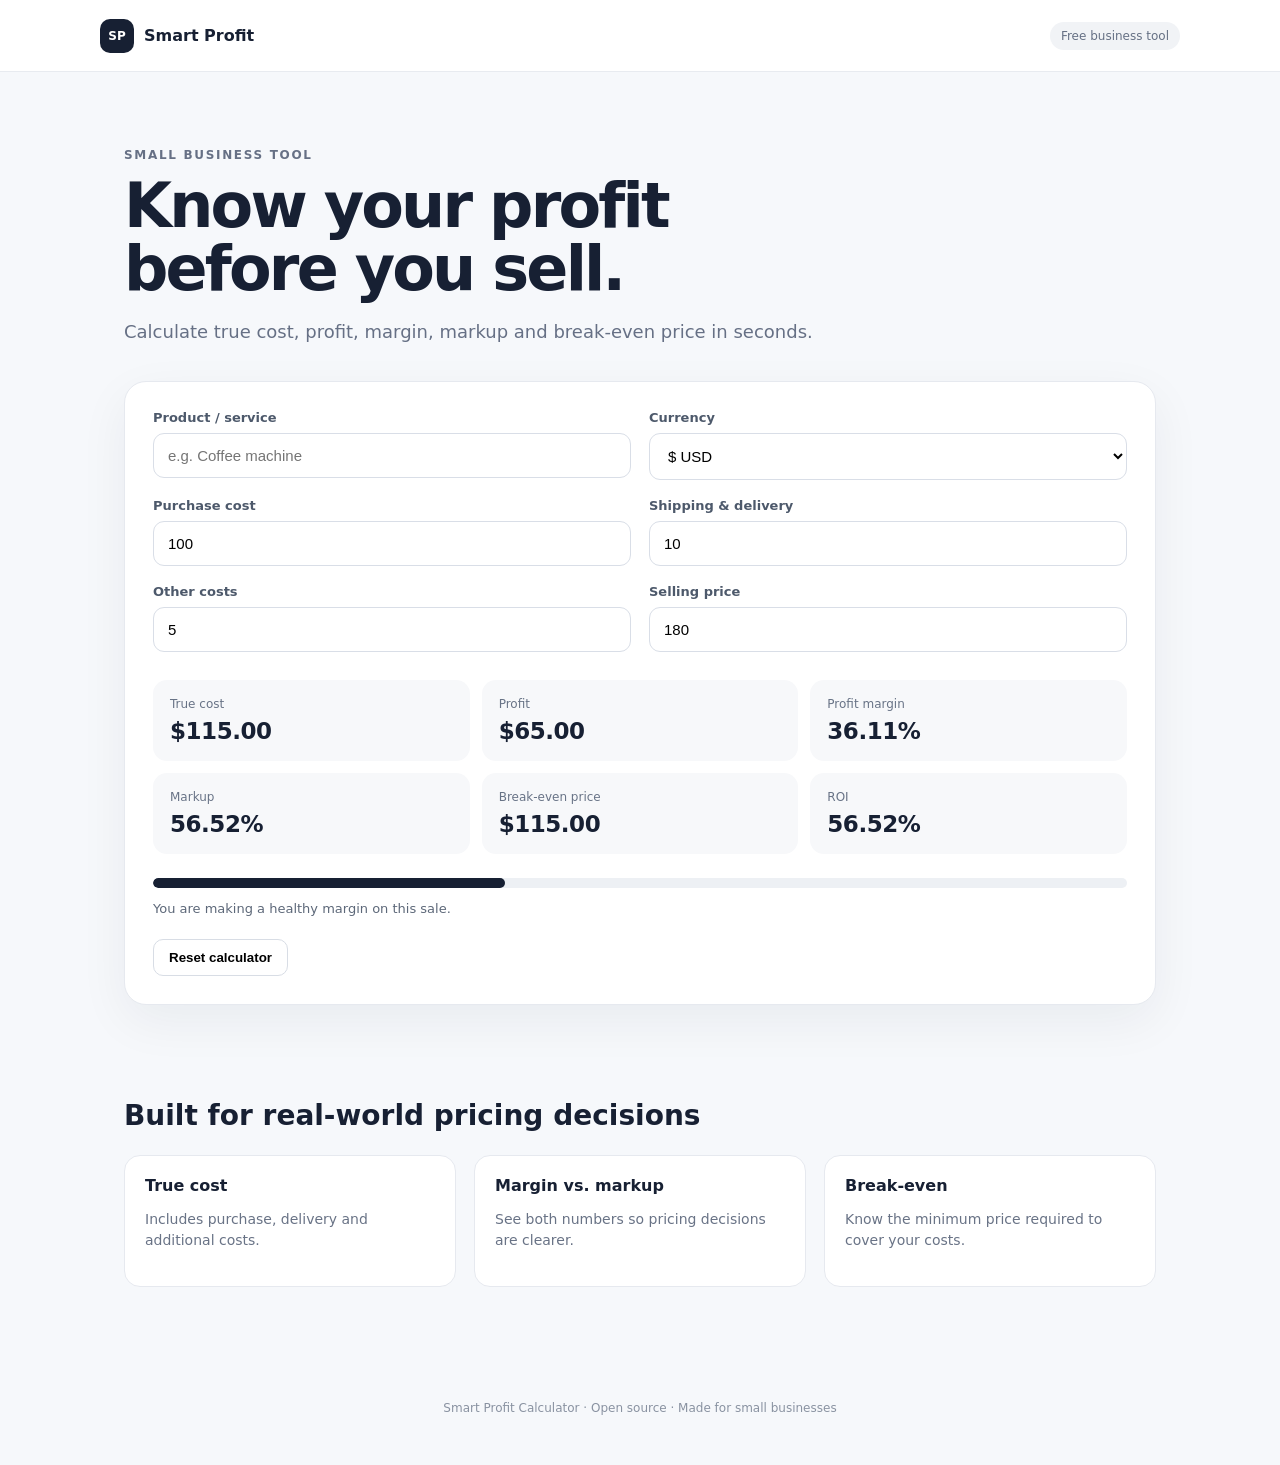
==== index.html @ e4e9d263 "Add files via upload" ====
<!doctype html>
<html lang="en">
<head>
  <meta charset="utf-8">
  <meta name="viewport" content="width=device-width,initial-scale=1">
  <meta name="description" content="A free profit margin, markup and break-even calculator for small businesses.">
  <title>Smart Profit Calculator</title>
  <link rel="stylesheet" href="style.css">
</head>
<body>
  <header class="topbar">
    <div class="brand"><span class="logo">SP</span><span>Smart Profit</span></div>
    <span class="badge">Free business tool</span>
  </header>

  <main class="container">
    <section class="hero">
      <p class="eyebrow">SMALL BUSINESS TOOL</p>
      <h1>Know your profit before you sell.</h1>
      <p>Calculate true cost, profit, margin, markup and break-even price in seconds.</p>
    </section>

    <section class="card">
      <div class="grid">
        <label>Product / service
          <input id="product" placeholder="e.g. Coffee machine">
        </label>
        <label>Currency
          <select id="currency">
            <option value="$">$ USD</option><option value="€">€ EUR</option>
            <option value="£">£ GBP</option><option value="﷼">﷼ IRR</option>
          </select>
        </label>
        <label>Purchase cost
          <input id="purchase" type="number" min="0" step="0.01" value="100">
        </label>
        <label>Shipping & delivery
          <input id="shipping" type="number" min="0" step="0.01" value="10">
        </label>
        <label>Other costs
          <input id="other" type="number" min="0" step="0.01" value="5">
        </label>
        <label>Selling price
          <input id="selling" type="number" min="0" step="0.01" value="180">
        </label>
      </div>

      <div class="results">
        <div class="metric"><span>True cost</span><strong id="cost">$115.00</strong></div>
        <div class="metric"><span>Profit</span><strong id="profit">$65.00</strong></div>
        <div class="metric"><span>Profit margin</span><strong id="margin">36.11%</strong></div>
        <div class="metric"><span>Markup</span><strong id="markup">56.52%</strong></div>
        <div class="metric"><span>Break-even price</span><strong id="breakEven">$115.00</strong></div>
        <div class="metric"><span>ROI</span><strong id="roi">56.52%</strong></div>
      </div>

      <div class="bar"><div id="profitBar"></div></div>
      <p class="note" id="message">You are making a healthy margin on this sale.</p>
      <button id="reset" class="secondary">Reset calculator</button>
    </section>

    <section class="how">
      <h2>Built for real-world pricing decisions</h2>
      <div class="features">
        <div><b>True cost</b><p>Includes purchase, delivery and additional costs.</p></div>
        <div><b>Margin vs. markup</b><p>See both numbers so pricing decisions are clearer.</p></div>
        <div><b>Break-even</b><p>Know the minimum price required to cover your costs.</p></div>
      </div>
    </section>
  </main>

  <footer>Smart Profit Calculator · Open source · Made for small businesses</footer>
  <script src="app.js"></script>
</body>
</html>
---- style.css ----
*{box-sizing:border-box}body{margin:0;background:#f6f8fb;color:#172033;font-family:Inter,system-ui,-apple-system,Segoe UI,Arial,sans-serif}.topbar{height:72px;background:#fff;border-bottom:1px solid #e8ebf0;display:flex;align-items:center;justify-content:space-between;padding:0 max(24px,calc((100% - 1080px)/2))}.brand{display:flex;align-items:center;gap:10px;font-weight:750}.logo{width:34px;height:34px;border-radius:10px;background:#172033;color:#fff;display:grid;place-items:center;font-size:12px}.badge{font-size:12px;color:#657084;background:#f1f3f6;padding:7px 11px;border-radius:999px}.container{max-width:1080px;margin:auto;padding:64px 24px}.hero{max-width:700px;margin-bottom:34px}.eyebrow{font-size:12px;font-weight:800;letter-spacing:.14em;color:#667085}.hero h1{font-size:clamp(36px,6vw,62px);line-height:1.02;letter-spacing:-.045em;margin:10px 0 16px}.hero p:not(.eyebrow){font-size:18px;line-height:1.6;color:#667085}.card{background:#fff;border:1px solid #e6e9ef;border-radius:22px;padding:28px;box-shadow:0 16px 50px rgba(20,30,50,.06)}.grid{display:grid;grid-template-columns:repeat(2,1fr);gap:18px}.grid label{font-size:13px;font-weight:700;color:#4d596b}.grid input,.grid select{display:block;width:100%;margin-top:8px;border:1px solid #d9dee7;border-radius:11px;padding:13px 14px;font-size:15px;outline:none;background:#fff}.grid input:focus,.grid select:focus{border-color:#6b7280;box-shadow:0 0 0 3px rgba(107,114,128,.1)}.results{margin-top:28px;display:grid;grid-template-columns:repeat(3,1fr);gap:12px}.metric{background:#f7f8fa;border-radius:14px;padding:17px}.metric span{display:block;color:#687386;font-size:12px;margin-bottom:7px}.metric strong{font-size:23px;letter-spacing:-.02em}.bar{height:10px;background:#edf0f4;border-radius:99px;margin:24px 0 12px;overflow:hidden}.bar div{height:100%;width:36%;background:#172033;border-radius:99px;transition:width .2s}.note{color:#5d6879;font-size:13px}.secondary{margin-top:10px;background:#fff;border:1px solid #d8dde5;border-radius:10px;padding:10px 15px;cursor:pointer;font-weight:650}.how{padding:70px 0 20px}.how h2{font-size:28px}.features{display:grid;grid-template-columns:repeat(3,1fr);gap:18px}.features div{background:#fff;border:1px solid #e6e9ef;border-radius:16px;padding:20px}.features p{color:#697386;line-height:1.55;font-size:14px}footer{text-align:center;color:#8992a1;font-size:12px;padding:30px 20px 50px}@media(max-width:700px){.grid,.results,.features{grid-template-columns:1fr}.container{padding-top:42px}.card{padding:20px}.topbar{padding:0 18px}.badge{display:none}}
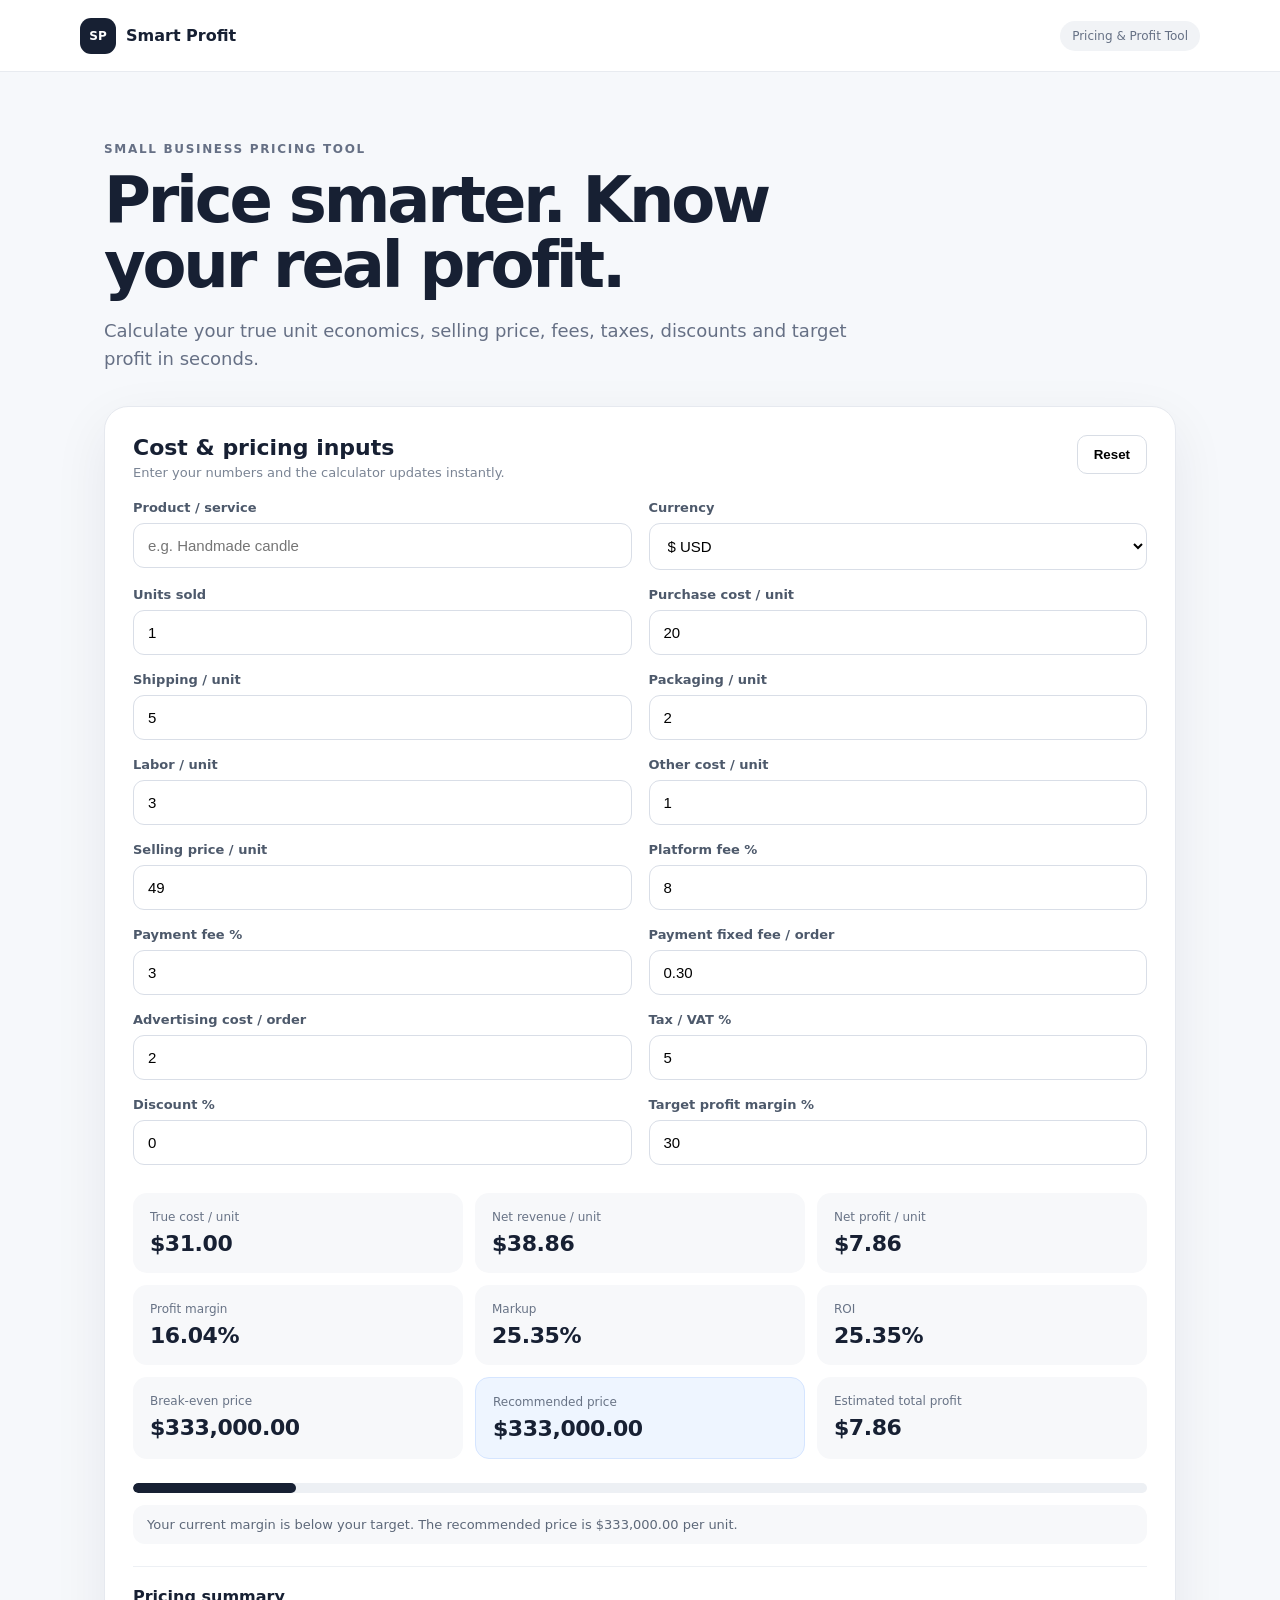
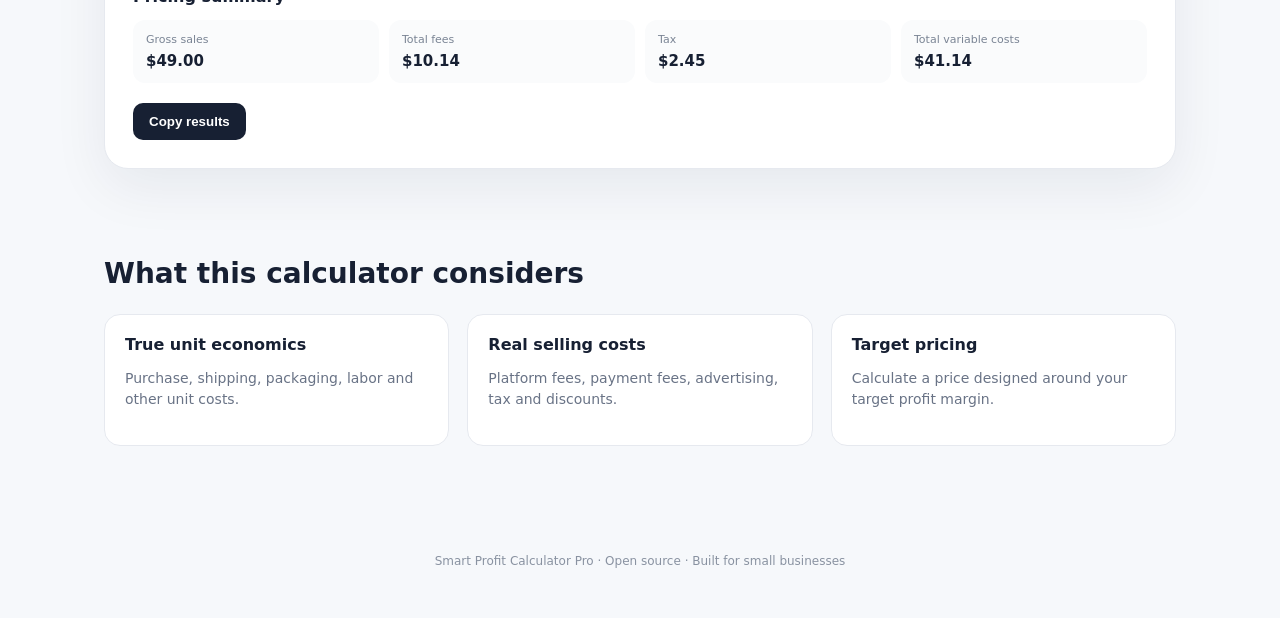
==== commit 4f060c0b: "Add files via upload" ====
--- a/index.html
+++ b/index.html
@@ -1,75 +1,124 @@
 <!doctype html>
 <html lang="en">
 <head>
-  <meta charset="utf-8">
-  <meta name="viewport" content="width=device-width,initial-scale=1">
-  <meta name="description" content="A free profit margin, markup and break-even calculator for small businesses.">
-  <title>Smart Profit Calculator</title>
-  <link rel="stylesheet" href="style.css">
+<meta charset="utf-8">
+<meta name="viewport" content="width=device-width,initial-scale=1">
+<meta name="description" content="Advanced pricing and profit calculator for small businesses.">
+<title>Smart Profit Calculator Pro</title>
+<link rel="stylesheet" href="style.css">
 </head>
 <body>
-  <header class="topbar">
-    <div class="brand"><span class="logo">SP</span><span>Smart Profit</span></div>
-    <span class="badge">Free business tool</span>
-  </header>
+<header class="topbar">
+  <div class="brand"><span class="logo">SP</span><span>Smart Profit</span></div>
+  <span class="badge">Pricing & Profit Tool</span>
+</header>
 
-  <main class="container">
-    <section class="hero">
-      <p class="eyebrow">SMALL BUSINESS TOOL</p>
-      <h1>Know your profit before you sell.</h1>
-      <p>Calculate true cost, profit, margin, markup and break-even price in seconds.</p>
-    </section>
+<main class="container">
+<section class="hero">
+  <p class="eyebrow">SMALL BUSINESS PRICING TOOL</p>
+  <h1>Price smarter. Know your real profit.</h1>
+  <p>Calculate your true unit economics, selling price, fees, taxes, discounts and target profit in seconds.</p>
+</section>
 
-    <section class="card">
-      <div class="grid">
-        <label>Product / service
-          <input id="product" placeholder="e.g. Coffee machine">
-        </label>
-        <label>Currency
-          <select id="currency">
-            <option value="$">$ USD</option><option value="€">€ EUR</option>
-            <option value="£">£ GBP</option><option value="﷼">﷼ IRR</option>
-          </select>
-        </label>
-        <label>Purchase cost
-          <input id="purchase" type="number" min="0" step="0.01" value="100">
-        </label>
-        <label>Shipping & delivery
-          <input id="shipping" type="number" min="0" step="0.01" value="10">
-        </label>
-        <label>Other costs
-          <input id="other" type="number" min="0" step="0.01" value="5">
-        </label>
-        <label>Selling price
-          <input id="selling" type="number" min="0" step="0.01" value="180">
-        </label>
-      </div>
+<section class="card">
+  <div class="section-title">
+    <div><h2>Cost & pricing inputs</h2><p>Enter your numbers and the calculator updates instantly.</p></div>
+    <button id="reset" class="secondary">Reset</button>
+  </div>
 
-      <div class="results">
-        <div class="metric"><span>True cost</span><strong id="cost">$115.00</strong></div>
-        <div class="metric"><span>Profit</span><strong id="profit">$65.00</strong></div>
-        <div class="metric"><span>Profit margin</span><strong id="margin">36.11%</strong></div>
-        <div class="metric"><span>Markup</span><strong id="markup">56.52%</strong></div>
-        <div class="metric"><span>Break-even price</span><strong id="breakEven">$115.00</strong></div>
-        <div class="metric"><span>ROI</span><strong id="roi">56.52%</strong></div>
-      </div>
+  <div class="grid">
+    <label>Product / service
+      <input id="product" placeholder="e.g. Handmade candle">
+    </label>
+    <label>Currency
+      <select id="currency">
+        <option value="$">$ USD</option><option value="€">€ EUR</option>
+        <option value="£">£ GBP</option><option value="﷼">﷼ IRR</option>
+      </select>
+    </label>
+    <label>Units sold
+      <input id="units" type="number" min="1" step="1" value="1">
+    </label>
+    <label>Purchase cost / unit
+      <input id="purchase" type="number" min="0" step="0.01" value="20">
+    </label>
+    <label>Shipping / unit
+      <input id="shipping" type="number" min="0" step="0.01" value="5">
+    </label>
+    <label>Packaging / unit
+      <input id="packaging" type="number" min="0" step="0.01" value="2">
+    </label>
+    <label>Labor / unit
+      <input id="labor" type="number" min="0" step="0.01" value="3">
+    </label>
+    <label>Other cost / unit
+      <input id="other" type="number" min="0" step="0.01" value="1">
+    </label>
+    <label>Selling price / unit
+      <input id="selling" type="number" min="0" step="0.01" value="49">
+    </label>
+    <label>Platform fee %
+      <input id="platformFee" type="number" min="0" max="100" step="0.1" value="8">
+    </label>
+    <label>Payment fee %
+      <input id="paymentFee" type="number" min="0" max="100" step="0.1" value="3">
+    </label>
+    <label>Payment fixed fee / order
+      <input id="fixedFee" type="number" min="0" step="0.01" value="0.30">
+    </label>
+    <label>Advertising cost / order
+      <input id="ads" type="number" min="0" step="0.01" value="2">
+    </label>
+    <label>Tax / VAT %
+      <input id="tax" type="number" min="0" max="100" step="0.1" value="5">
+    </label>
+    <label>Discount %
+      <input id="discount" type="number" min="0" max="100" step="0.1" value="0">
+    </label>
+    <label>Target profit margin %
+      <input id="targetMargin" type="number" min="0" max="99.9" step="0.1" value="30">
+    </label>
+  </div>
 
-      <div class="bar"><div id="profitBar"></div></div>
-      <p class="note" id="message">You are making a healthy margin on this sale.</p>
-      <button id="reset" class="secondary">Reset calculator</button>
-    </section>
+  <div class="results">
+    <div class="metric"><span>True cost / unit</span><strong id="cost">$31.00</strong></div>
+    <div class="metric"><span>Net revenue / unit</span><strong id="netRevenue">$43.05</strong></div>
+    <div class="metric"><span>Net profit / unit</span><strong id="profit">$12.05</strong></div>
+    <div class="metric"><span>Profit margin</span><strong id="margin">28.00%</strong></div>
+    <div class="metric"><span>Markup</span><strong id="markup">38.87%</strong></div>
+    <div class="metric"><span>ROI</span><strong id="roi">38.87%</strong></div>
+    <div class="metric"><span>Break-even price</span><strong id="breakEven">$35.41</strong></div>
+    <div class="metric highlight"><span>Recommended price</span><strong id="recommended">$45.07</strong></div>
+    <div class="metric"><span>Estimated total profit</span><strong id="totalProfit">$12.05</strong></div>
+  </div>
 
-    <section class="how">
-      <h2>Built for real-world pricing decisions</h2>
-      <div class="features">
-        <div><b>True cost</b><p>Includes purchase, delivery and additional costs.</p></div>
-        <div><b>Margin vs. markup</b><p>See both numbers so pricing decisions are clearer.</p></div>
-        <div><b>Break-even</b><p>Know the minimum price required to cover your costs.</p></div>
-      </div>
-    </section>
-  </main>
+  <div class="bar"><div id="profitBar"></div></div>
+  <div class="insight" id="message">Your current price is close to your target margin.</div>
 
-  <footer>Smart Profit Calculator · Open source · Made for small businesses</footer>
-  <script src="app.js"></script>
+  <div class="summary">
+    <h3>Pricing summary</h3>
+    <div class="summary-grid">
+      <div><span>Gross sales</span><b id="grossSales">$49.00</b></div>
+      <div><span>Total fees</span><b id="fees">$4.35</b></div>
+      <div><span>Tax</span><b id="taxAmount">$2.45</b></div>
+      <div><span>Total variable costs</span><b id="variableCosts">$31.00</b></div>
+    </div>
+  </div>
+
+  <button id="copy" class="primary">Copy results</button>
+  <span id="copied" class="copied" aria-live="polite"></span>
+</section>
+
+<section class="how">
+  <h2>What this calculator considers</h2>
+  <div class="features">
+    <div><b>True unit economics</b><p>Purchase, shipping, packaging, labor and other unit costs.</p></div>
+    <div><b>Real selling costs</b><p>Platform fees, payment fees, advertising, tax and discounts.</p></div>
+    <div><b>Target pricing</b><p>Calculate a price designed around your target profit margin.</p></div>
+  </div>
+</section>
+</main>
+<footer>Smart Profit Calculator Pro · Open source · Built for small businesses</footer>
+<script src="app.js"></script>
 </body>
-</html>
+</html>
--- a/style.css
+++ b/style.css
@@ -1 +1,15 @@
-*{box-sizing:border-box}body{margin:0;background:#f6f8fb;color:#172033;font-family:Inter,system-ui,-apple-system,Segoe UI,Arial,sans-serif}.topbar{height:72px;background:#fff;border-bottom:1px solid #e8ebf0;display:flex;align-items:center;justify-content:space-between;padding:0 max(24px,calc((100% - 1080px)/2))}.brand{display:flex;align-items:center;gap:10px;font-weight:750}.logo{width:34px;height:34px;border-radius:10px;background:#172033;color:#fff;display:grid;place-items:center;font-size:12px}.badge{font-size:12px;color:#657084;background:#f1f3f6;padding:7px 11px;border-radius:999px}.container{max-width:1080px;margin:auto;padding:64px 24px}.hero{max-width:700px;margin-bottom:34px}.eyebrow{font-size:12px;font-weight:800;letter-spacing:.14em;color:#667085}.hero h1{font-size:clamp(36px,6vw,62px);line-height:1.02;letter-spacing:-.045em;margin:10px 0 16px}.hero p:not(.eyebrow){font-size:18px;line-height:1.6;color:#667085}.card{background:#fff;border:1px solid #e6e9ef;border-radius:22px;padding:28px;box-shadow:0 16px 50px rgba(20,30,50,.06)}.grid{display:grid;grid-template-columns:repeat(2,1fr);gap:18px}.grid label{font-size:13px;font-weight:700;color:#4d596b}.grid input,.grid select{display:block;width:100%;margin-top:8px;border:1px solid #d9dee7;border-radius:11px;padding:13px 14px;font-size:15px;outline:none;background:#fff}.grid input:focus,.grid select:focus{border-color:#6b7280;box-shadow:0 0 0 3px rgba(107,114,128,.1)}.results{margin-top:28px;display:grid;grid-template-columns:repeat(3,1fr);gap:12px}.metric{background:#f7f8fa;border-radius:14px;padding:17px}.metric span{display:block;color:#687386;font-size:12px;margin-bottom:7px}.metric strong{font-size:23px;letter-spacing:-.02em}.bar{height:10px;background:#edf0f4;border-radius:99px;margin:24px 0 12px;overflow:hidden}.bar div{height:100%;width:36%;background:#172033;border-radius:99px;transition:width .2s}.note{color:#5d6879;font-size:13px}.secondary{margin-top:10px;background:#fff;border:1px solid #d8dde5;border-radius:10px;padding:10px 15px;cursor:pointer;font-weight:650}.how{padding:70px 0 20px}.how h2{font-size:28px}.features{display:grid;grid-template-columns:repeat(3,1fr);gap:18px}.features div{background:#fff;border:1px solid #e6e9ef;border-radius:16px;padding:20px}.features p{color:#697386;line-height:1.55;font-size:14px}footer{text-align:center;color:#8992a1;font-size:12px;padding:30px 20px 50px}@media(max-width:700px){.grid,.results,.features{grid-template-columns:1fr}.container{padding-top:42px}.card{padding:20px}.topbar{padding:0 18px}.badge{display:none}}
+*{box-sizing:border-box}
+body{margin:0;background:#f6f8fb;color:#172033;font-family:Inter,system-ui,-apple-system,Segoe UI,Arial,sans-serif}
+.topbar{height:72px;background:#fff;border-bottom:1px solid #e8ebf0;display:flex;align-items:center;justify-content:space-between;padding:0 max(24px,calc((100% - 1120px)/2))}
+.brand{display:flex;align-items:center;gap:10px;font-weight:800}.logo{width:36px;height:36px;border-radius:11px;background:#172033;color:#fff;display:grid;place-items:center;font-size:12px}.badge{font-size:12px;color:#657084;background:#f1f3f6;padding:8px 12px;border-radius:999px}
+.container{max-width:1120px;margin:auto;padding:58px 24px}.hero{max-width:760px;margin-bottom:32px}.eyebrow{font-size:12px;font-weight:800;letter-spacing:.14em;color:#667085}.hero h1{font-size:clamp(38px,6vw,64px);line-height:1.02;letter-spacing:-.05em;margin:10px 0 16px}.hero p:not(.eyebrow){font-size:18px;line-height:1.6;color:#667085}
+.card{background:#fff;border:1px solid #e6e9ef;border-radius:24px;padding:28px;box-shadow:0 18px 55px rgba(20,30,50,.07)}
+.section-title{display:flex;justify-content:space-between;align-items:flex-start;margin-bottom:20px}.section-title h2{margin:0 0 5px;font-size:22px}.section-title p{margin:0;color:#7a8494;font-size:13px}
+.grid{display:grid;grid-template-columns:repeat(2,1fr);gap:17px}.grid label{font-size:13px;font-weight:750;color:#4d596b}.grid input,.grid select{display:block;width:100%;margin-top:8px;border:1px solid #d9dee7;border-radius:11px;padding:13px 14px;font-size:15px;outline:none;background:#fff}.grid input:focus,.grid select:focus{border-color:#6b7280;box-shadow:0 0 0 3px rgba(107,114,128,.1)}
+.results{margin-top:28px;display:grid;grid-template-columns:repeat(3,1fr);gap:12px}.metric{background:#f7f8fa;border-radius:14px;padding:17px}.metric span{display:block;color:#687386;font-size:12px;margin-bottom:7px}.metric strong{font-size:22px;letter-spacing:-.02em}.metric.highlight{background:#eef5ff;border:1px solid #d5e5ff}
+.bar{height:10px;background:#edf0f4;border-radius:99px;margin:24px 0 12px;overflow:hidden}.bar div{height:100%;width:36%;background:#172033;border-radius:99px;transition:width .2s}
+.insight{padding:12px 14px;background:#f7f8fa;border-radius:12px;color:#5d6879;font-size:13px}.summary{margin-top:22px;padding-top:20px;border-top:1px solid #edf0f4}.summary h3{margin:0 0 14px;font-size:16px}.summary-grid{display:grid;grid-template-columns:repeat(4,1fr);gap:10px}.summary-grid div{padding:13px;background:#fafbfc;border-radius:12px}.summary-grid span{display:block;color:#7a8494;font-size:11px;margin-bottom:5px}.summary-grid b{font-size:15px}
+.primary,.secondary{border-radius:10px;padding:11px 16px;cursor:pointer;font-weight:700}.primary{margin-top:20px;border:0;background:#172033;color:#fff}.secondary{border:1px solid #d8dde5;background:#fff}.copied{margin-left:10px;color:#287a4b;font-size:12px}
+.how{padding:65px 0 20px}.how h2{font-size:28px}.features{display:grid;grid-template-columns:repeat(3,1fr);gap:18px}.features div{background:#fff;border:1px solid #e6e9ef;border-radius:16px;padding:20px}.features p{color:#697386;line-height:1.55;font-size:14px}footer{text-align:center;color:#8992a1;font-size:12px;padding:30px 20px 50px}
+@media(max-width:760px){.grid,.results,.features,.summary-grid{grid-template-columns:1fr 1fr}.container{padding-top:42px}.card{padding:20px}}
+@media(max-width:520px){.grid,.results,.features,.summary-grid{grid-template-columns:1fr}.topbar{padding:0 18px}.badge{display:none}}
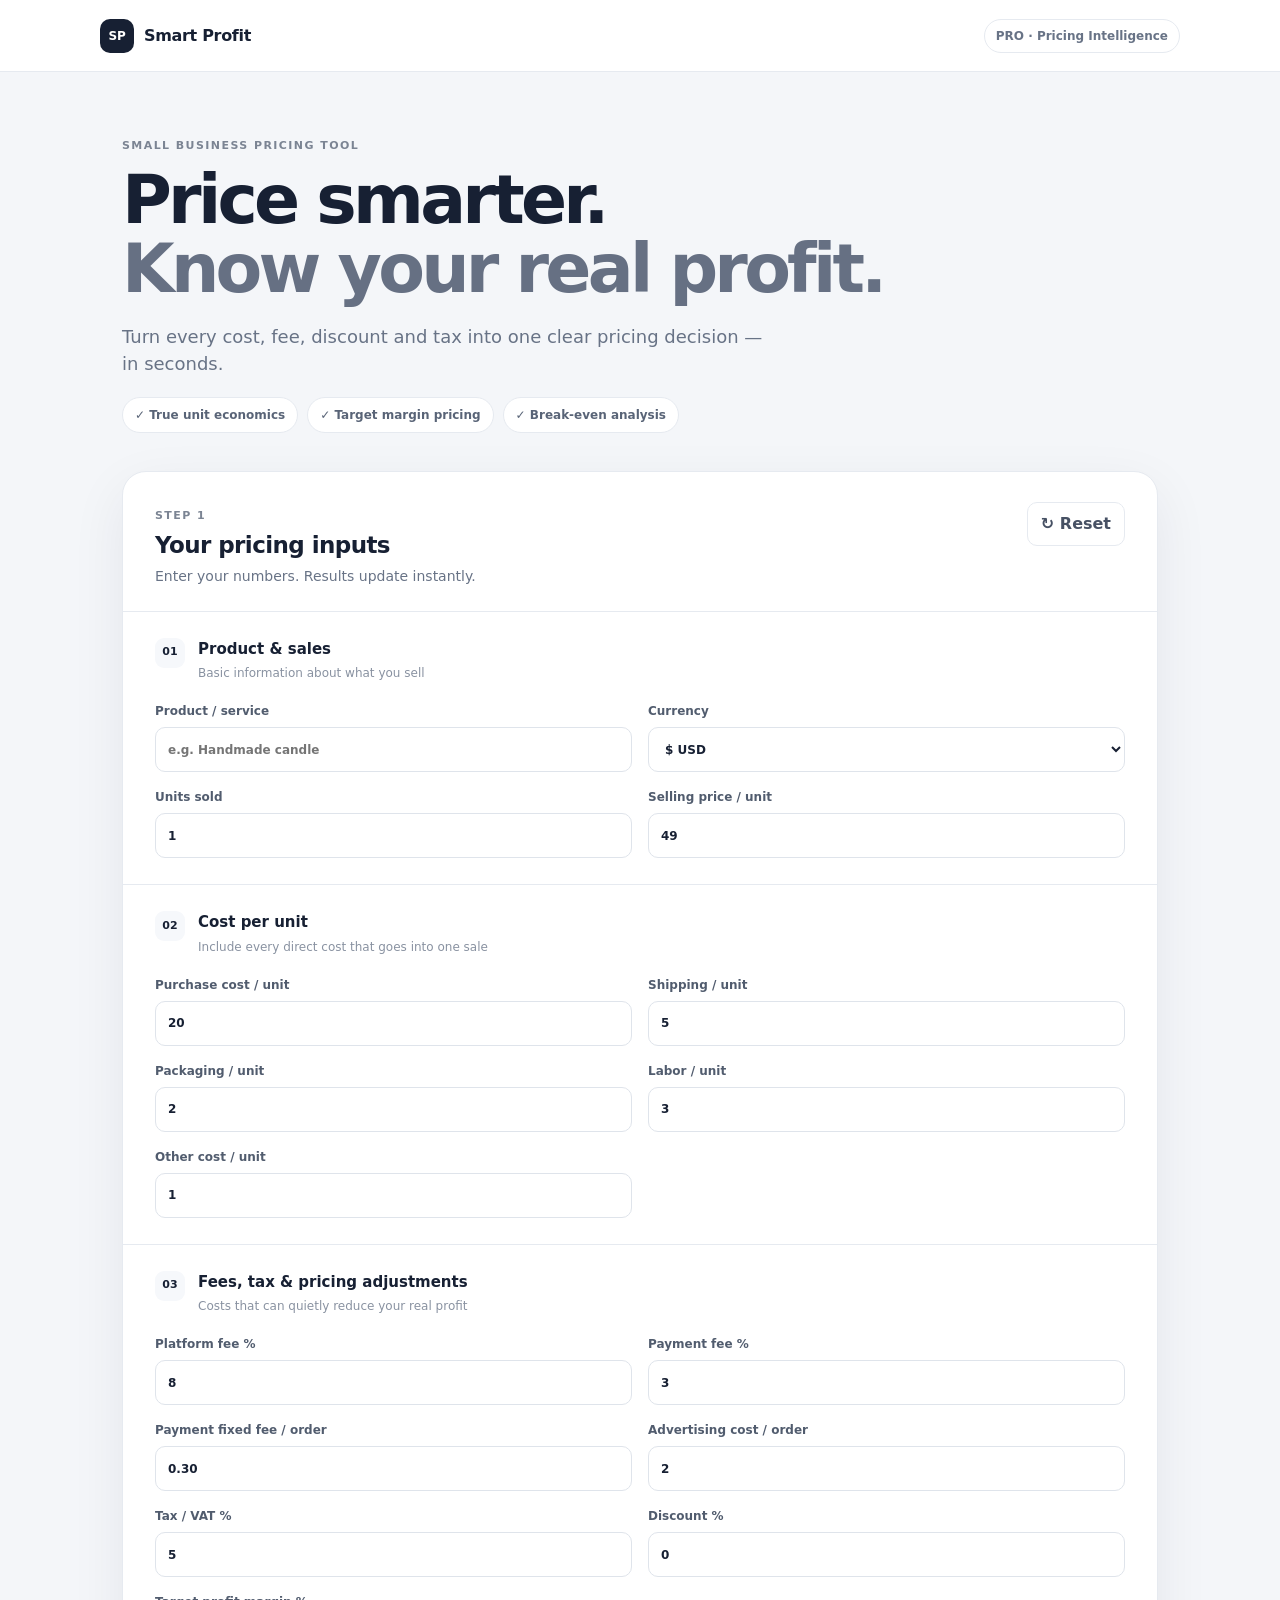
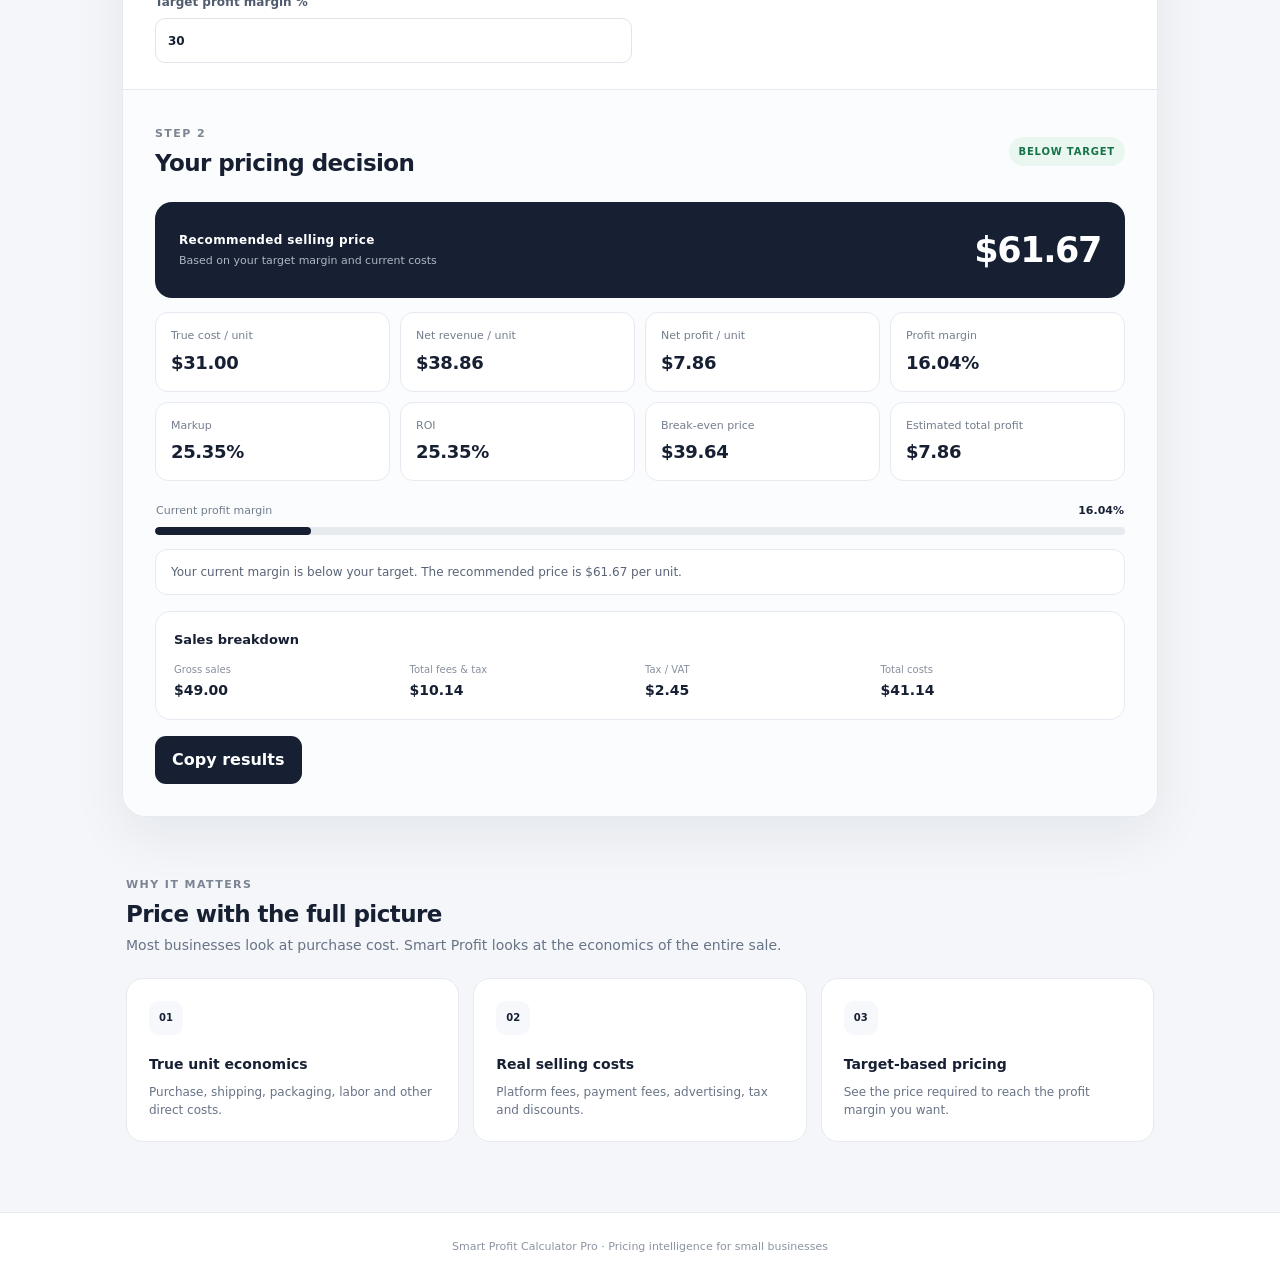
==== commit 0c93b063: "Add files via upload" ====
--- a/index.html
+++ b/index.html
@@ -3,122 +3,118 @@
 <head>
 <meta charset="utf-8">
 <meta name="viewport" content="width=device-width,initial-scale=1">
-<meta name="description" content="Advanced pricing and profit calculator for small businesses.">
+<meta name="description" content="Smart Profit Calculator Pro — calculate true costs, profit, break-even and recommended pricing.">
 <title>Smart Profit Calculator Pro</title>
 <link rel="stylesheet" href="style.css">
 </head>
 <body>
 <header class="topbar">
   <div class="brand"><span class="logo">SP</span><span>Smart Profit</span></div>
-  <span class="badge">Pricing & Profit Tool</span>
+  <span class="badge">PRO · Pricing Intelligence</span>
 </header>
 
 <main class="container">
 <section class="hero">
   <p class="eyebrow">SMALL BUSINESS PRICING TOOL</p>
-  <h1>Price smarter. Know your real profit.</h1>
-  <p>Calculate your true unit economics, selling price, fees, taxes, discounts and target profit in seconds.</p>
+  <h1>Price smarter.<br><span>Know your real profit.</span></h1>
+  <p class="hero-copy">Turn every cost, fee, discount and tax into one clear pricing decision — in seconds.</p>
+  <div class="hero-pills">
+    <span>✓ True unit economics</span><span>✓ Target margin pricing</span><span>✓ Break-even analysis</span>
+  </div>
 </section>
 
-<section class="card">
-  <div class="section-title">
-    <div><h2>Cost & pricing inputs</h2><p>Enter your numbers and the calculator updates instantly.</p></div>
-    <button id="reset" class="secondary">Reset</button>
+<section class="card calculator">
+  <div class="section-head">
+    <div>
+      <span class="section-kicker">STEP 1</span>
+      <h2>Your pricing inputs</h2>
+      <p>Enter your numbers. Results update instantly.</p>
+    </div>
+    <button id="reset" class="secondary">↻ Reset</button>
   </div>
 
-  <div class="grid">
-    <label>Product / service
-      <input id="product" placeholder="e.g. Handmade candle">
-    </label>
-    <label>Currency
-      <select id="currency">
-        <option value="$">$ USD</option><option value="€">€ EUR</option>
-        <option value="£">£ GBP</option><option value="﷼">﷼ IRR</option>
-      </select>
-    </label>
-    <label>Units sold
-      <input id="units" type="number" min="1" step="1" value="1">
-    </label>
-    <label>Purchase cost / unit
-      <input id="purchase" type="number" min="0" step="0.01" value="20">
-    </label>
-    <label>Shipping / unit
-      <input id="shipping" type="number" min="0" step="0.01" value="5">
-    </label>
-    <label>Packaging / unit
-      <input id="packaging" type="number" min="0" step="0.01" value="2">
-    </label>
-    <label>Labor / unit
-      <input id="labor" type="number" min="0" step="0.01" value="3">
-    </label>
-    <label>Other cost / unit
-      <input id="other" type="number" min="0" step="0.01" value="1">
-    </label>
-    <label>Selling price / unit
-      <input id="selling" type="number" min="0" step="0.01" value="49">
-    </label>
-    <label>Platform fee %
-      <input id="platformFee" type="number" min="0" max="100" step="0.1" value="8">
-    </label>
-    <label>Payment fee %
-      <input id="paymentFee" type="number" min="0" max="100" step="0.1" value="3">
-    </label>
-    <label>Payment fixed fee / order
-      <input id="fixedFee" type="number" min="0" step="0.01" value="0.30">
-    </label>
-    <label>Advertising cost / order
-      <input id="ads" type="number" min="0" step="0.01" value="2">
-    </label>
-    <label>Tax / VAT %
-      <input id="tax" type="number" min="0" max="100" step="0.1" value="5">
-    </label>
-    <label>Discount %
-      <input id="discount" type="number" min="0" max="100" step="0.1" value="0">
-    </label>
-    <label>Target profit margin %
-      <input id="targetMargin" type="number" min="0" max="99.9" step="0.1" value="30">
-    </label>
-  </div>
-
-  <div class="results">
-    <div class="metric"><span>True cost / unit</span><strong id="cost">$31.00</strong></div>
-    <div class="metric"><span>Net revenue / unit</span><strong id="netRevenue">$43.05</strong></div>
-    <div class="metric"><span>Net profit / unit</span><strong id="profit">$12.05</strong></div>
-    <div class="metric"><span>Profit margin</span><strong id="margin">28.00%</strong></div>
-    <div class="metric"><span>Markup</span><strong id="markup">38.87%</strong></div>
-    <div class="metric"><span>ROI</span><strong id="roi">38.87%</strong></div>
-    <div class="metric"><span>Break-even price</span><strong id="breakEven">$35.41</strong></div>
-    <div class="metric highlight"><span>Recommended price</span><strong id="recommended">$45.07</strong></div>
-    <div class="metric"><span>Estimated total profit</span><strong id="totalProfit">$12.05</strong></div>
-  </div>
-
-  <div class="bar"><div id="profitBar"></div></div>
-  <div class="insight" id="message">Your current price is close to your target margin.</div>
-
-  <div class="summary">
-    <h3>Pricing summary</h3>
-    <div class="summary-grid">
-      <div><span>Gross sales</span><b id="grossSales">$49.00</b></div>
-      <div><span>Total fees</span><b id="fees">$4.35</b></div>
-      <div><span>Tax</span><b id="taxAmount">$2.45</b></div>
-      <div><span>Total variable costs</span><b id="variableCosts">$31.00</b></div>
+  <div class="group">
+    <div class="group-title"><span>01</span><div><h3>Product & sales</h3><small>Basic information about what you sell</small></div></div>
+    <div class="grid">
+      <label>Product / service <input id="product" placeholder="e.g. Handmade candle"></label>
+      <label>Currency <select id="currency"><option value="$">$ USD</option><option value="€">€ EUR</option><option value="£">£ GBP</option><option value="﷼">﷼ IRR</option></select></label>
+      <label>Units sold <input id="units" type="number" min="1" step="1" value="1"></label>
+      <label>Selling price / unit <input id="selling" type="number" min="0" step="0.01" value="49"></label>
     </div>
   </div>
 
-  <button id="copy" class="primary">Copy results</button>
-  <span id="copied" class="copied" aria-live="polite"></span>
+  <div class="group">
+    <div class="group-title"><span>02</span><div><h3>Cost per unit</h3><small>Include every direct cost that goes into one sale</small></div></div>
+    <div class="grid">
+      <label>Purchase cost / unit <input id="purchase" type="number" min="0" step="0.01" value="20"></label>
+      <label>Shipping / unit <input id="shipping" type="number" min="0" step="0.01" value="5"></label>
+      <label>Packaging / unit <input id="packaging" type="number" min="0" step="0.01" value="2"></label>
+      <label>Labor / unit <input id="labor" type="number" min="0" step="0.01" value="3"></label>
+      <label>Other cost / unit <input id="other" type="number" min="0" step="0.01" value="1"></label>
+    </div>
+  </div>
+
+  <div class="group">
+    <div class="group-title"><span>03</span><div><h3>Fees, tax & pricing adjustments</h3><small>Costs that can quietly reduce your real profit</small></div></div>
+    <div class="grid">
+      <label>Platform fee % <input id="platformFee" type="number" min="0" max="100" step="0.1" value="8"></label>
+      <label>Payment fee % <input id="paymentFee" type="number" min="0" max="100" step="0.1" value="3"></label>
+      <label>Payment fixed fee / order <input id="fixedFee" type="number" min="0" step="0.01" value="0.30"></label>
+      <label>Advertising cost / order <input id="ads" type="number" min="0" step="0.01" value="2"></label>
+      <label>Tax / VAT % <input id="tax" type="number" min="0" max="100" step="0.1" value="5"></label>
+      <label>Discount % <input id="discount" type="number" min="0" max="100" step="0.1" value="0"></label>
+      <label>Target profit margin % <input id="targetMargin" type="number" min="0" max="99.9" step="0.1" value="30"></label>
+    </div>
+  </div>
+
+  <div class="results-wrap">
+    <div class="result-heading"><div><span class="section-kicker">STEP 2</span><h2>Your pricing decision</h2></div><span id="status" class="status positive">PROFITABLE</span></div>
+    <div class="hero-result">
+      <div><span>Recommended selling price</span><small>Based on your target margin and current costs</small></div>
+      <strong id="recommended">$45.07</strong>
+    </div>
+    <div class="results">
+      <div class="metric"><span>True cost / unit</span><strong id="cost">$31.00</strong></div>
+      <div class="metric"><span>Net revenue / unit</span><strong id="netRevenue">$43.05</strong></div>
+      <div class="metric"><span>Net profit / unit</span><strong id="profit">$12.05</strong></div>
+      <div class="metric"><span>Profit margin</span><strong id="margin">28.00%</strong></div>
+      <div class="metric"><span>Markup</span><strong id="markup">38.87%</strong></div>
+      <div class="metric"><span>ROI</span><strong id="roi">38.87%</strong></div>
+      <div class="metric"><span>Break-even price</span><strong id="breakEven">$35.41</strong></div>
+      <div class="metric"><span>Estimated total profit</span><strong id="totalProfit">$12.05</strong></div>
+    </div>
+
+    <div class="bar-label"><span>Current profit margin</span><b id="barValue">28.00%</b></div>
+    <div class="bar"><div id="profitBar"></div></div>
+    <div class="insight" id="message">Your current margin is below your target. The recommended price is $45.07 per unit.</div>
+
+    <div class="summary">
+      <h3>Sales breakdown</h3>
+      <div class="summary-grid">
+        <div><span>Gross sales</span><b id="grossSales">$49.00</b></div>
+        <div><span>Total fees & tax</span><b id="fees">$9.80</b></div>
+        <div><span>Tax / VAT</span><b id="taxAmount">$2.45</b></div>
+        <div><span>Total costs</span><b id="variableCosts">$40.80</b></div>
+      </div>
+    </div>
+
+    <div class="actions">
+      <button id="copy" class="primary">Copy results</button>
+      <span id="copied" class="copied" aria-live="polite"></span>
+    </div>
+  </div>
 </section>
 
 <section class="how">
-  <h2>What this calculator considers</h2>
+  <div class="section-head compact"><div><span class="section-kicker">WHY IT MATTERS</span><h2>Price with the full picture</h2><p>Most businesses look at purchase cost. Smart Profit looks at the economics of the entire sale.</p></div></div>
   <div class="features">
-    <div><b>True unit economics</b><p>Purchase, shipping, packaging, labor and other unit costs.</p></div>
-    <div><b>Real selling costs</b><p>Platform fees, payment fees, advertising, tax and discounts.</p></div>
-    <div><b>Target pricing</b><p>Calculate a price designed around your target profit margin.</p></div>
+    <div><span class="feature-icon">01</span><b>True unit economics</b><p>Purchase, shipping, packaging, labor and other direct costs.</p></div>
+    <div><span class="feature-icon">02</span><b>Real selling costs</b><p>Platform fees, payment fees, advertising, tax and discounts.</p></div>
+    <div><span class="feature-icon">03</span><b>Target-based pricing</b><p>See the price required to reach the profit margin you want.</p></div>
   </div>
 </section>
 </main>
-<footer>Smart Profit Calculator Pro · Open source · Built for small businesses</footer>
+<footer>Smart Profit Calculator Pro · Pricing intelligence for small businesses</footer>
 <script src="app.js"></script>
 </body>
 </html>
--- a/style.css
+++ b/style.css
@@ -1,15 +1,24 @@
 *{box-sizing:border-box}
-body{margin:0;background:#f6f8fb;color:#172033;font-family:Inter,system-ui,-apple-system,Segoe UI,Arial,sans-serif}
-.topbar{height:72px;background:#fff;border-bottom:1px solid #e8ebf0;display:flex;align-items:center;justify-content:space-between;padding:0 max(24px,calc((100% - 1120px)/2))}
-.brand{display:flex;align-items:center;gap:10px;font-weight:800}.logo{width:36px;height:36px;border-radius:11px;background:#172033;color:#fff;display:grid;place-items:center;font-size:12px}.badge{font-size:12px;color:#657084;background:#f1f3f6;padding:8px 12px;border-radius:999px}
-.container{max-width:1120px;margin:auto;padding:58px 24px}.hero{max-width:760px;margin-bottom:32px}.eyebrow{font-size:12px;font-weight:800;letter-spacing:.14em;color:#667085}.hero h1{font-size:clamp(38px,6vw,64px);line-height:1.02;letter-spacing:-.05em;margin:10px 0 16px}.hero p:not(.eyebrow){font-size:18px;line-height:1.6;color:#667085}
-.card{background:#fff;border:1px solid #e6e9ef;border-radius:24px;padding:28px;box-shadow:0 18px 55px rgba(20,30,50,.07)}
-.section-title{display:flex;justify-content:space-between;align-items:flex-start;margin-bottom:20px}.section-title h2{margin:0 0 5px;font-size:22px}.section-title p{margin:0;color:#7a8494;font-size:13px}
-.grid{display:grid;grid-template-columns:repeat(2,1fr);gap:17px}.grid label{font-size:13px;font-weight:750;color:#4d596b}.grid input,.grid select{display:block;width:100%;margin-top:8px;border:1px solid #d9dee7;border-radius:11px;padding:13px 14px;font-size:15px;outline:none;background:#fff}.grid input:focus,.grid select:focus{border-color:#6b7280;box-shadow:0 0 0 3px rgba(107,114,128,.1)}
-.results{margin-top:28px;display:grid;grid-template-columns:repeat(3,1fr);gap:12px}.metric{background:#f7f8fa;border-radius:14px;padding:17px}.metric span{display:block;color:#687386;font-size:12px;margin-bottom:7px}.metric strong{font-size:22px;letter-spacing:-.02em}.metric.highlight{background:#eef5ff;border:1px solid #d5e5ff}
-.bar{height:10px;background:#edf0f4;border-radius:99px;margin:24px 0 12px;overflow:hidden}.bar div{height:100%;width:36%;background:#172033;border-radius:99px;transition:width .2s}
-.insight{padding:12px 14px;background:#f7f8fa;border-radius:12px;color:#5d6879;font-size:13px}.summary{margin-top:22px;padding-top:20px;border-top:1px solid #edf0f4}.summary h3{margin:0 0 14px;font-size:16px}.summary-grid{display:grid;grid-template-columns:repeat(4,1fr);gap:10px}.summary-grid div{padding:13px;background:#fafbfc;border-radius:12px}.summary-grid span{display:block;color:#7a8494;font-size:11px;margin-bottom:5px}.summary-grid b{font-size:15px}
-.primary,.secondary{border-radius:10px;padding:11px 16px;cursor:pointer;font-weight:700}.primary{margin-top:20px;border:0;background:#172033;color:#fff}.secondary{border:1px solid #d8dde5;background:#fff}.copied{margin-left:10px;color:#287a4b;font-size:12px}
-.how{padding:65px 0 20px}.how h2{font-size:28px}.features{display:grid;grid-template-columns:repeat(3,1fr);gap:18px}.features div{background:#fff;border:1px solid #e6e9ef;border-radius:16px;padding:20px}.features p{color:#697386;line-height:1.55;font-size:14px}footer{text-align:center;color:#8992a1;font-size:12px;padding:30px 20px 50px}
-@media(max-width:760px){.grid,.results,.features,.summary-grid{grid-template-columns:1fr 1fr}.container{padding-top:42px}.card{padding:20px}}
-@media(max-width:520px){.grid,.results,.features,.summary-grid{grid-template-columns:1fr}.topbar{padding:0 18px}.badge{display:none}}
+:root{--ink:#172033;--muted:#687386;--line:#e6eaf0;--soft:#f6f8fb;--paper:#fff;--accent:#172033;--success:#16734a;--danger:#b42318}
+body{margin:0;background:#f4f6f9;color:var(--ink);font-family:Inter,ui-sans-serif,system-ui,-apple-system,BlinkMacSystemFont,"Segoe UI",sans-serif;line-height:1.5}
+.topbar{height:72px;background:#fff;border-bottom:1px solid var(--line);display:flex;align-items:center;justify-content:space-between;padding:0 max(22px,calc((100% - 1080px)/2));position:sticky;top:0;z-index:5}
+.brand{display:flex;align-items:center;gap:10px;font-weight:800;letter-spacing:-.02em}.logo{width:34px;height:34px;border-radius:10px;background:var(--ink);color:#fff;display:grid;place-items:center;font-size:12px}.badge{font-size:12px;font-weight:700;padding:7px 11px;border:1px solid var(--line);border-radius:99px;color:var(--muted)}
+.container{max-width:1080px;margin:auto;padding:56px 22px 70px}
+.hero{padding:10px 0 38px}.eyebrow,.section-kicker{font-size:11px;font-weight:800;letter-spacing:.13em;color:#7b8493;margin:0 0 10px}.hero h1{font-size:clamp(40px,6vw,68px);line-height:1.02;letter-spacing:-.055em;margin:0;max-width:850px}.hero h1 span{color:#667083}.hero-copy{font-size:18px;color:var(--muted);max-width:650px;margin:20px 0}.hero-pills{display:flex;gap:9px;flex-wrap:wrap}.hero-pills span{background:#fff;border:1px solid var(--line);border-radius:99px;padding:8px 12px;font-size:12px;font-weight:650;color:#596477}
+.card{background:var(--paper);border:1px solid var(--line);border-radius:24px;box-shadow:0 18px 55px rgba(20,31,50,.07);overflow:hidden}
+.section-head{display:flex;justify-content:space-between;align-items:flex-start;gap:20px;padding:30px 32px 24px}.section-head h2,.result-heading h2,.how h2{margin:2px 0 3px;font-size:23px;letter-spacing:-.025em}.section-head p,.compact p{margin:0;color:var(--muted);font-size:14px}
+button{font:inherit;cursor:pointer;border:0}.secondary{background:#fff;border:1px solid var(--line);border-radius:10px;padding:9px 13px;color:#475164;font-weight:700}
+.group{border-top:1px solid var(--line);padding:26px 32px}.group-title{display:flex;gap:13px;align-items:flex-start;margin-bottom:18px}.group-title>span{width:30px;height:30px;border-radius:9px;background:var(--soft);display:grid;place-items:center;font-size:11px;font-weight:800}.group-title h3{margin:0;font-size:15px}.group-title small{color:#8992a1;font-size:12px}
+.grid{display:grid;grid-template-columns:repeat(2,minmax(0,1fr));gap:16px}
+label{font-size:12px;font-weight:700;color:#515c6e}input,select{width:100%;margin-top:7px;height:45px;border:1px solid #dfe4eb;border-radius:10px;background:#fff;padding:0 12px;font:inherit;color:var(--ink);outline:none;transition:.15s}input:focus,select:focus{border-color:#8c96a7;box-shadow:0 0 0 3px rgba(23,32,51,.07)}
+.results-wrap{border-top:1px solid var(--line);padding:30px 32px 32px;background:#fbfcfd}.result-heading{display:flex;justify-content:space-between;align-items:center;margin-bottom:18px}.status{font-size:10px;font-weight:900;letter-spacing:.08em;padding:7px 10px;border-radius:99px}.status.positive{background:#eaf7f0;color:var(--success)}.status.negative{background:#fdecea;color:var(--danger)}
+.hero-result{background:var(--ink);color:#fff;border-radius:17px;padding:22px 24px;display:flex;justify-content:space-between;align-items:center;gap:20px;margin-bottom:14px}.hero-result span{display:block;font-size:12px;font-weight:800;letter-spacing:.03em}.hero-result small{display:block;color:#aeb6c3;margin-top:4px;font-size:11px}.hero-result strong{font-size:35px;letter-spacing:-.04em;white-space:nowrap}
+.results{display:grid;grid-template-columns:repeat(4,1fr);gap:10px}.metric{background:#fff;border:1px solid var(--line);border-radius:13px;padding:15px}.metric span{display:block;color:#747e8d;font-size:11px;margin-bottom:4px}.metric strong{font-size:18px;letter-spacing:-.02em}
+.bar-label{display:flex;justify-content:space-between;margin:22px 1px 7px;font-size:11px;color:#727d8d}.bar-label b{color:var(--ink)}.bar{height:8px;background:#e7ebf0;border-radius:99px;overflow:hidden}.bar div{height:100%;width:0;background:var(--ink);border-radius:99px;transition:.25s}
+.insight{margin-top:14px;background:#fff;border:1px solid var(--line);border-radius:12px;padding:13px 15px;font-size:12px;color:#596477}
+.summary{margin-top:16px;background:#fff;border:1px solid var(--line);border-radius:15px;padding:18px}.summary h3{margin:0 0 13px;font-size:13px}.summary-grid{display:grid;grid-template-columns:repeat(4,1fr);gap:10px}.summary-grid div{display:flex;flex-direction:column;gap:3px}.summary-grid span{font-size:10px;color:#87909e}.summary-grid b{font-size:14px}
+.actions{display:flex;align-items:center;gap:10px;margin-top:16px}.primary{background:var(--ink);color:#fff;border-radius:11px;padding:12px 17px;font-weight:800}.copied{font-size:12px;color:var(--success)}
+.how{padding:54px 4px 0}.compact{padding:0 0 22px}.features{display:grid;grid-template-columns:repeat(3,1fr);gap:14px}.features>div{background:#fff;border:1px solid var(--line);border-radius:17px;padding:22px}.feature-icon{display:grid;place-items:center;width:34px;height:34px;border-radius:10px;background:var(--soft);font-size:10px;font-weight:900;margin-bottom:17px}.features b{font-size:14px}.features p{font-size:12px;color:var(--muted);margin:7px 0 0}
+footer{text-align:center;color:#8b94a2;font-size:11px;padding:26px;border-top:1px solid var(--line);background:#fff}
+@media(max-width:800px){.results{grid-template-columns:repeat(2,1fr)}.summary-grid{grid-template-columns:repeat(2,1fr)}.features{grid-template-columns:1fr}}
+@media(max-width:560px){.topbar{height:62px}.badge{display:none}.container{padding:34px 14px 50px}.hero h1{font-size:42px}.grid{grid-template-columns:1fr}.section-head,.group,.results-wrap{padding-left:18px;padding-right:18px}.hero-result{align-items:flex-start;flex-direction:column}.hero-result strong{font-size:32px}.results{grid-template-columns:1fr 1fr}.features{grid-template-columns:1fr}}
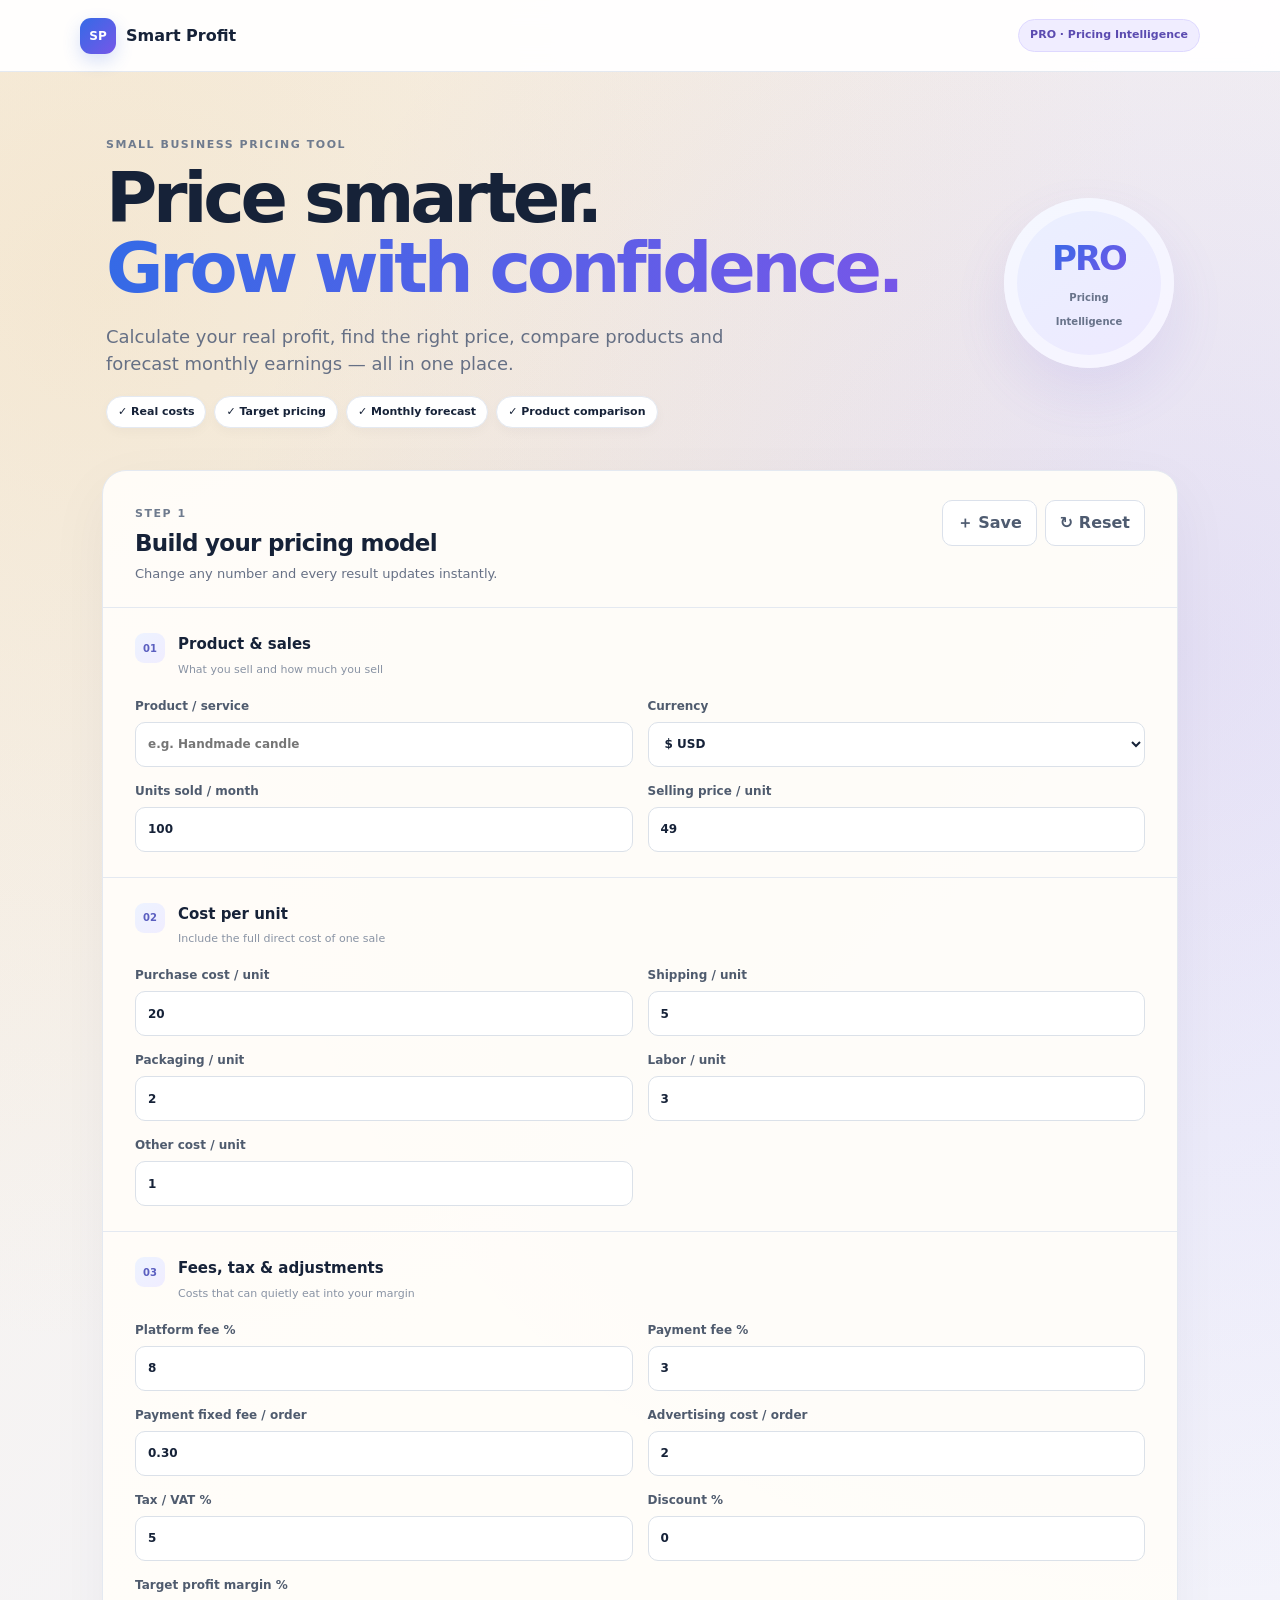
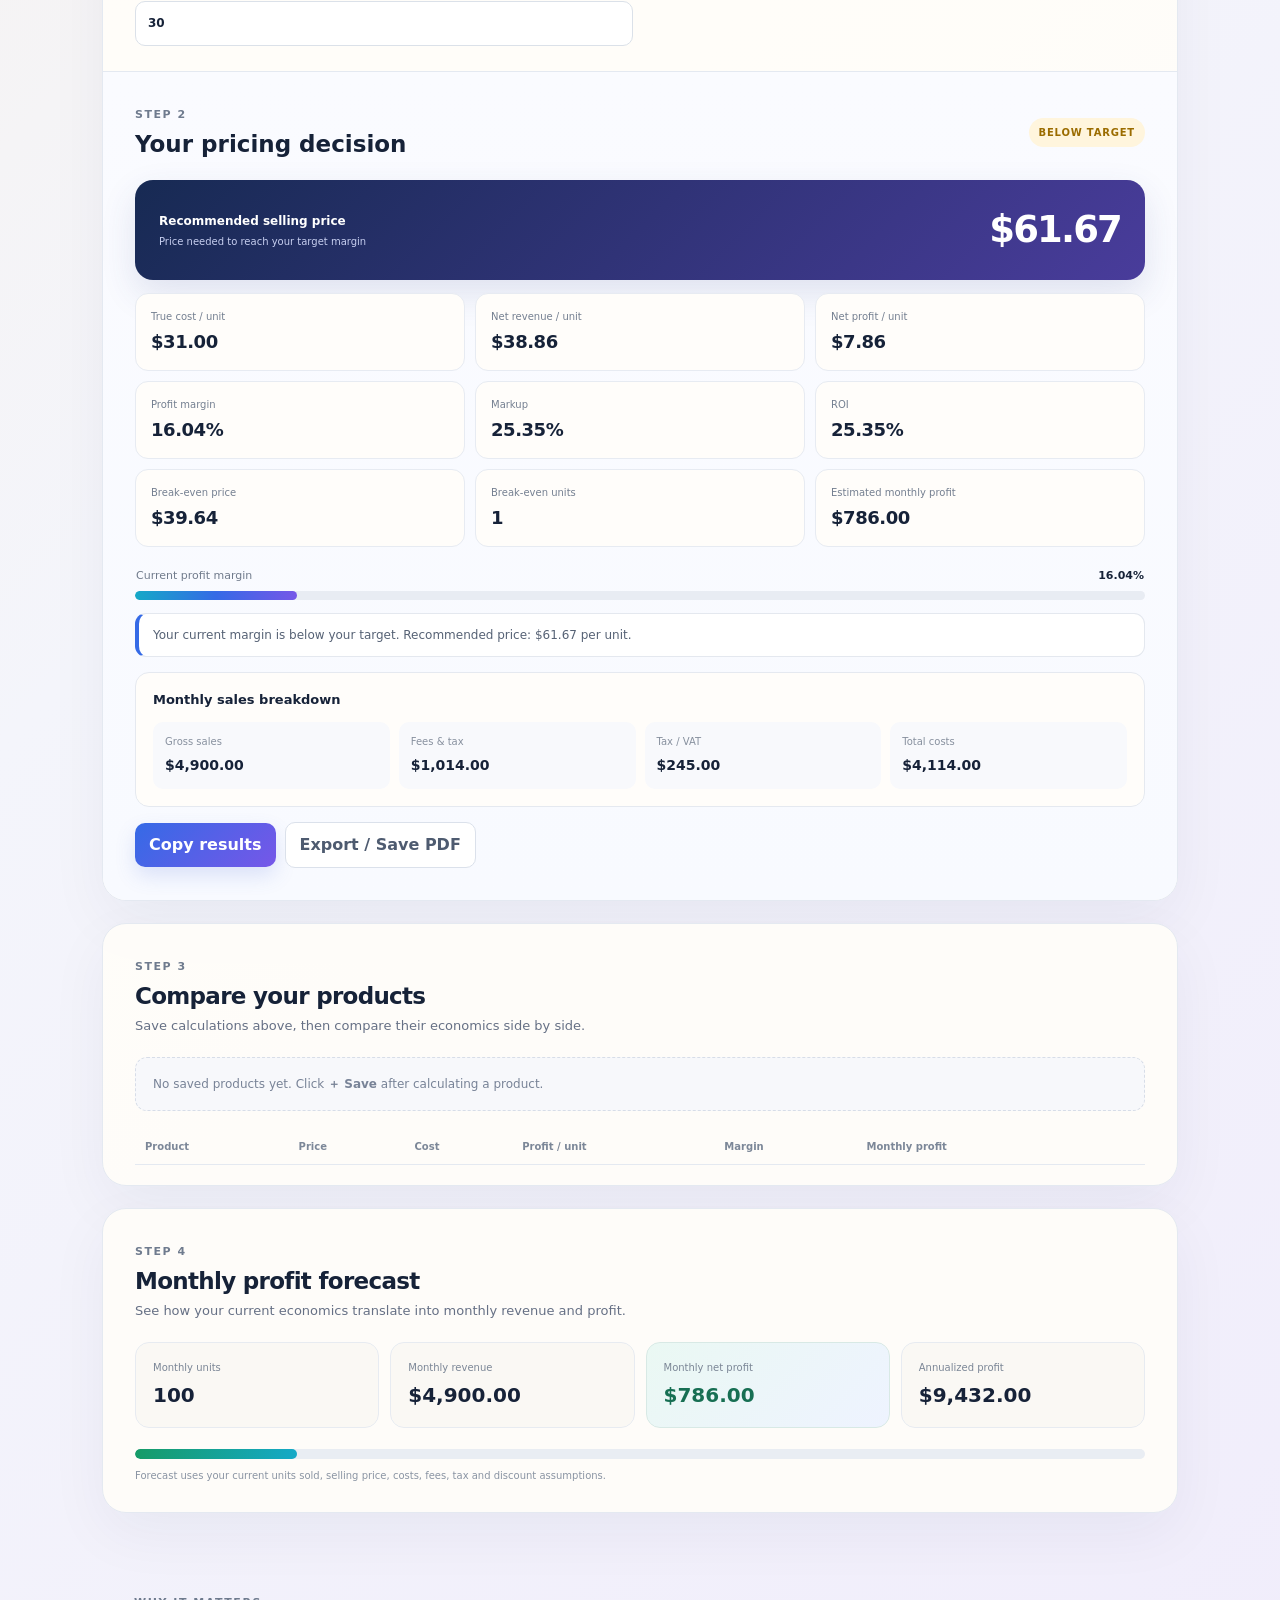
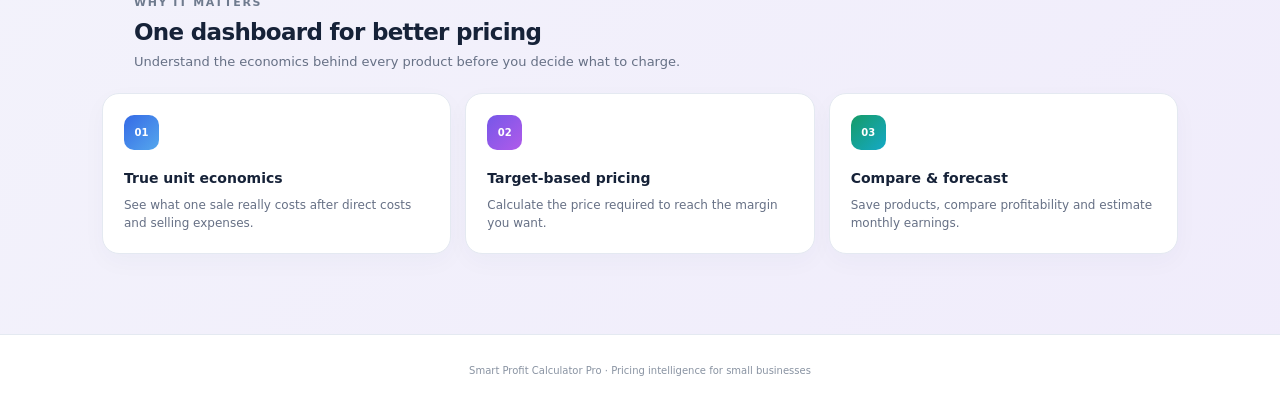
==== commit 1fd8c023: "Add files via upload" ====
--- a/index.html
+++ b/index.html
@@ -3,7 +3,7 @@
 <head>
 <meta charset="utf-8">
 <meta name="viewport" content="width=device-width,initial-scale=1">
-<meta name="description" content="Smart Profit Calculator Pro — calculate true costs, profit, break-even and recommended pricing.">
+<meta name="description" content="Smart Profit Calculator Pro — pricing, profit, comparison and monthly forecasting for small businesses.">
 <title>Smart Profit Calculator Pro</title>
 <link rel="stylesheet" href="style.css">
 </head>
@@ -15,64 +15,58 @@
 
 <main class="container">
 <section class="hero">
-  <p class="eyebrow">SMALL BUSINESS PRICING TOOL</p>
-  <h1>Price smarter.<br><span>Know your real profit.</span></h1>
-  <p class="hero-copy">Turn every cost, fee, discount and tax into one clear pricing decision — in seconds.</p>
-  <div class="hero-pills">
-    <span>✓ True unit economics</span><span>✓ Target margin pricing</span><span>✓ Break-even analysis</span>
+  <div class="hero-copy">
+    <p class="eyebrow">SMALL BUSINESS PRICING TOOL</p>
+    <h1>Price smarter.<br><span>Grow with confidence.</span></h1>
+    <p>Calculate your real profit, find the right price, compare products and forecast monthly earnings — all in one place.</p>
+    <div class="hero-pills"><span>✓ Real costs</span><span>✓ Target pricing</span><span>✓ Monthly forecast</span><span>✓ Product comparison</span></div>
   </div>
+  <div class="hero-orb"><div><b>PRO</b><small>Pricing<br>Intelligence</small></div></div>
 </section>
 
 <section class="card calculator">
   <div class="section-head">
-    <div>
-      <span class="section-kicker">STEP 1</span>
-      <h2>Your pricing inputs</h2>
-      <p>Enter your numbers. Results update instantly.</p>
-    </div>
-    <button id="reset" class="secondary">↻ Reset</button>
+    <div><span class="section-kicker">STEP 1</span><h2>Build your pricing model</h2><p>Change any number and every result updates instantly.</p></div>
+    <div class="head-actions"><button id="save" class="secondary">＋ Save</button><button id="reset" class="secondary">↻ Reset</button></div>
   </div>
 
   <div class="group">
-    <div class="group-title"><span>01</span><div><h3>Product & sales</h3><small>Basic information about what you sell</small></div></div>
+    <div class="group-title"><span>01</span><div><h3>Product & sales</h3><small>What you sell and how much you sell</small></div></div>
     <div class="grid">
-      <label>Product / service <input id="product" placeholder="e.g. Handmade candle"></label>
-      <label>Currency <select id="currency"><option value="$">$ USD</option><option value="€">€ EUR</option><option value="£">£ GBP</option><option value="﷼">﷼ IRR</option></select></label>
-      <label>Units sold <input id="units" type="number" min="1" step="1" value="1"></label>
-      <label>Selling price / unit <input id="selling" type="number" min="0" step="0.01" value="49"></label>
+      <label>Product / service<input id="product" placeholder="e.g. Handmade candle"></label>
+      <label>Currency<select id="currency"><option value="$">$ USD</option><option value="€">€ EUR</option><option value="£">£ GBP</option><option value="﷼">﷼ IRR</option></select></label>
+      <label>Units sold / month<input id="units" type="number" min="1" step="1" value="100"></label>
+      <label>Selling price / unit<input id="selling" type="number" min="0" step="0.01" value="49"></label>
     </div>
   </div>
 
   <div class="group">
-    <div class="group-title"><span>02</span><div><h3>Cost per unit</h3><small>Include every direct cost that goes into one sale</small></div></div>
+    <div class="group-title"><span>02</span><div><h3>Cost per unit</h3><small>Include the full direct cost of one sale</small></div></div>
     <div class="grid">
-      <label>Purchase cost / unit <input id="purchase" type="number" min="0" step="0.01" value="20"></label>
-      <label>Shipping / unit <input id="shipping" type="number" min="0" step="0.01" value="5"></label>
-      <label>Packaging / unit <input id="packaging" type="number" min="0" step="0.01" value="2"></label>
-      <label>Labor / unit <input id="labor" type="number" min="0" step="0.01" value="3"></label>
-      <label>Other cost / unit <input id="other" type="number" min="0" step="0.01" value="1"></label>
+      <label>Purchase cost / unit<input id="purchase" type="number" min="0" step="0.01" value="20"></label>
+      <label>Shipping / unit<input id="shipping" type="number" min="0" step="0.01" value="5"></label>
+      <label>Packaging / unit<input id="packaging" type="number" min="0" step="0.01" value="2"></label>
+      <label>Labor / unit<input id="labor" type="number" min="0" step="0.01" value="3"></label>
+      <label>Other cost / unit<input id="other" type="number" min="0" step="0.01" value="1"></label>
     </div>
   </div>
 
   <div class="group">
-    <div class="group-title"><span>03</span><div><h3>Fees, tax & pricing adjustments</h3><small>Costs that can quietly reduce your real profit</small></div></div>
+    <div class="group-title"><span>03</span><div><h3>Fees, tax & adjustments</h3><small>Costs that can quietly eat into your margin</small></div></div>
     <div class="grid">
-      <label>Platform fee % <input id="platformFee" type="number" min="0" max="100" step="0.1" value="8"></label>
-      <label>Payment fee % <input id="paymentFee" type="number" min="0" max="100" step="0.1" value="3"></label>
-      <label>Payment fixed fee / order <input id="fixedFee" type="number" min="0" step="0.01" value="0.30"></label>
-      <label>Advertising cost / order <input id="ads" type="number" min="0" step="0.01" value="2"></label>
-      <label>Tax / VAT % <input id="tax" type="number" min="0" max="100" step="0.1" value="5"></label>
-      <label>Discount % <input id="discount" type="number" min="0" max="100" step="0.1" value="0"></label>
-      <label>Target profit margin % <input id="targetMargin" type="number" min="0" max="99.9" step="0.1" value="30"></label>
+      <label>Platform fee %<input id="platformFee" type="number" min="0" max="100" step="0.1" value="8"></label>
+      <label>Payment fee %<input id="paymentFee" type="number" min="0" max="100" step="0.1" value="3"></label>
+      <label>Payment fixed fee / order<input id="fixedFee" type="number" min="0" step="0.01" value="0.30"></label>
+      <label>Advertising cost / order<input id="ads" type="number" min="0" step="0.01" value="2"></label>
+      <label>Tax / VAT %<input id="tax" type="number" min="0" max="100" step="0.1" value="5"></label>
+      <label>Discount %<input id="discount" type="number" min="0" max="100" step="0.1" value="0"></label>
+      <label>Target profit margin %<input id="targetMargin" type="number" min="0" max="99.9" step="0.1" value="30"></label>
     </div>
   </div>
 
   <div class="results-wrap">
     <div class="result-heading"><div><span class="section-kicker">STEP 2</span><h2>Your pricing decision</h2></div><span id="status" class="status positive">PROFITABLE</span></div>
-    <div class="hero-result">
-      <div><span>Recommended selling price</span><small>Based on your target margin and current costs</small></div>
-      <strong id="recommended">$45.07</strong>
-    </div>
+    <div class="hero-result"><div><span>Recommended selling price</span><small>Price needed to reach your target margin</small></div><strong id="recommended">$45.07</strong></div>
     <div class="results">
       <div class="metric"><span>True cost / unit</span><strong id="cost">$31.00</strong></div>
       <div class="metric"><span>Net revenue / unit</span><strong id="netRevenue">$43.05</strong></div>
@@ -81,38 +75,44 @@
       <div class="metric"><span>Markup</span><strong id="markup">38.87%</strong></div>
       <div class="metric"><span>ROI</span><strong id="roi">38.87%</strong></div>
       <div class="metric"><span>Break-even price</span><strong id="breakEven">$35.41</strong></div>
-      <div class="metric"><span>Estimated total profit</span><strong id="totalProfit">$12.05</strong></div>
+      <div class="metric"><span>Break-even units</span><strong id="breakEvenUnits">1</strong></div>
+      <div class="metric"><span>Estimated monthly profit</span><strong id="totalProfit">$1,205.00</strong></div>
     </div>
-
     <div class="bar-label"><span>Current profit margin</span><b id="barValue">28.00%</b></div>
     <div class="bar"><div id="profitBar"></div></div>
-    <div class="insight" id="message">Your current margin is below your target. The recommended price is $45.07 per unit.</div>
-
-    <div class="summary">
-      <h3>Sales breakdown</h3>
-      <div class="summary-grid">
-        <div><span>Gross sales</span><b id="grossSales">$49.00</b></div>
-        <div><span>Total fees & tax</span><b id="fees">$9.80</b></div>
-        <div><span>Tax / VAT</span><b id="taxAmount">$2.45</b></div>
-        <div><span>Total costs</span><b id="variableCosts">$40.80</b></div>
-      </div>
-    </div>
-
-    <div class="actions">
-      <button id="copy" class="primary">Copy results</button>
-      <span id="copied" class="copied" aria-live="polite"></span>
-    </div>
+    <div class="insight" id="message"></div>
+    <div class="summary"><h3>Monthly sales breakdown</h3><div class="summary-grid">
+      <div><span>Gross sales</span><b id="grossSales">$4,900.00</b></div>
+      <div><span>Fees & tax</span><b id="fees">$980.00</b></div>
+      <div><span>Tax / VAT</span><b id="taxAmount">$245.00</b></div>
+      <div><span>Total costs</span><b id="variableCosts">$3,695.00</b></div>
+    </div></div>
+    <div class="actions"><button id="copy" class="primary">Copy results</button><button id="pdf" class="secondary">Export / Save PDF</button><span id="copied" class="copied"></span></div>
   </div>
 </section>
 
-<section class="how">
-  <div class="section-head compact"><div><span class="section-kicker">WHY IT MATTERS</span><h2>Price with the full picture</h2><p>Most businesses look at purchase cost. Smart Profit looks at the economics of the entire sale.</p></div></div>
-  <div class="features">
-    <div><span class="feature-icon">01</span><b>True unit economics</b><p>Purchase, shipping, packaging, labor and other direct costs.</p></div>
-    <div><span class="feature-icon">02</span><b>Real selling costs</b><p>Platform fees, payment fees, advertising, tax and discounts.</p></div>
-    <div><span class="feature-icon">03</span><b>Target-based pricing</b><p>See the price required to reach the profit margin you want.</p></div>
+<section class="card tool-card">
+  <div class="section-head compact"><div><span class="section-kicker">STEP 3</span><h2>Compare your products</h2><p>Save calculations above, then compare their economics side by side.</p></div></div>
+  <div id="savedEmpty" class="empty">No saved products yet. Click <b>＋ Save</b> after calculating a product.</div>
+  <div class="table-wrap"><table id="compareTable"><thead><tr><th>Product</th><th>Price</th><th>Cost</th><th>Profit / unit</th><th>Margin</th><th>Monthly profit</th><th></th></tr></thead><tbody></tbody></table></div>
+</section>
+
+<section class="card forecast">
+  <div class="section-head compact"><div><span class="section-kicker">STEP 4</span><h2>Monthly profit forecast</h2><p>See how your current economics translate into monthly revenue and profit.</p></div></div>
+  <div class="forecast-grid">
+    <div class="forecast-card"><span>Monthly units</span><b id="fUnits">100</b></div>
+    <div class="forecast-card"><span>Monthly revenue</span><b id="fRevenue">$4,900</b></div>
+    <div class="forecast-card accent"><span>Monthly net profit</span><b id="fProfit">$1,205</b></div>
+    <div class="forecast-card"><span>Annualized profit</span><b id="fAnnual">$14,460</b></div>
   </div>
+  <div class="forecast-bar"><div id="forecastFill"></div></div>
+  <div class="forecast-note">Forecast uses your current units sold, selling price, costs, fees, tax and discount assumptions.</div>
 </section>
+
+<section class="how"><div class="section-head compact"><div><span class="section-kicker">WHY IT MATTERS</span><h2>One dashboard for better pricing</h2><p>Understand the economics behind every product before you decide what to charge.</p></div></div>
+<div class="features"><div><span class="feature-icon one">01</span><b>True unit economics</b><p>See what one sale really costs after direct costs and selling expenses.</p></div>
+<div><span class="feature-icon two">02</span><b>Target-based pricing</b><p>Calculate the price required to reach the margin you want.</p></div>
+<div><span class="feature-icon three">03</span><b>Compare & forecast</b><p>Save products, compare profitability and estimate monthly earnings.</p></div></div></section>
 </main>
 <footer>Smart Profit Calculator Pro · Pricing intelligence for small businesses</footer>
 <script src="app.js"></script>
--- a/style.css
+++ b/style.css
@@ -1,24 +1,13 @@
-*{box-sizing:border-box}
-:root{--ink:#172033;--muted:#687386;--line:#e6eaf0;--soft:#f6f8fb;--paper:#fff;--accent:#172033;--success:#16734a;--danger:#b42318}
-body{margin:0;background:#f4f6f9;color:var(--ink);font-family:Inter,ui-sans-serif,system-ui,-apple-system,BlinkMacSystemFont,"Segoe UI",sans-serif;line-height:1.5}
-.topbar{height:72px;background:#fff;border-bottom:1px solid var(--line);display:flex;align-items:center;justify-content:space-between;padding:0 max(22px,calc((100% - 1080px)/2));position:sticky;top:0;z-index:5}
-.brand{display:flex;align-items:center;gap:10px;font-weight:800;letter-spacing:-.02em}.logo{width:34px;height:34px;border-radius:10px;background:var(--ink);color:#fff;display:grid;place-items:center;font-size:12px}.badge{font-size:12px;font-weight:700;padding:7px 11px;border:1px solid var(--line);border-radius:99px;color:var(--muted)}
-.container{max-width:1080px;margin:auto;padding:56px 22px 70px}
-.hero{padding:10px 0 38px}.eyebrow,.section-kicker{font-size:11px;font-weight:800;letter-spacing:.13em;color:#7b8493;margin:0 0 10px}.hero h1{font-size:clamp(40px,6vw,68px);line-height:1.02;letter-spacing:-.055em;margin:0;max-width:850px}.hero h1 span{color:#667083}.hero-copy{font-size:18px;color:var(--muted);max-width:650px;margin:20px 0}.hero-pills{display:flex;gap:9px;flex-wrap:wrap}.hero-pills span{background:#fff;border:1px solid var(--line);border-radius:99px;padding:8px 12px;font-size:12px;font-weight:650;color:#596477}
-.card{background:var(--paper);border:1px solid var(--line);border-radius:24px;box-shadow:0 18px 55px rgba(20,31,50,.07);overflow:hidden}
-.section-head{display:flex;justify-content:space-between;align-items:flex-start;gap:20px;padding:30px 32px 24px}.section-head h2,.result-heading h2,.how h2{margin:2px 0 3px;font-size:23px;letter-spacing:-.025em}.section-head p,.compact p{margin:0;color:var(--muted);font-size:14px}
-button{font:inherit;cursor:pointer;border:0}.secondary{background:#fff;border:1px solid var(--line);border-radius:10px;padding:9px 13px;color:#475164;font-weight:700}
-.group{border-top:1px solid var(--line);padding:26px 32px}.group-title{display:flex;gap:13px;align-items:flex-start;margin-bottom:18px}.group-title>span{width:30px;height:30px;border-radius:9px;background:var(--soft);display:grid;place-items:center;font-size:11px;font-weight:800}.group-title h3{margin:0;font-size:15px}.group-title small{color:#8992a1;font-size:12px}
-.grid{display:grid;grid-template-columns:repeat(2,minmax(0,1fr));gap:16px}
-label{font-size:12px;font-weight:700;color:#515c6e}input,select{width:100%;margin-top:7px;height:45px;border:1px solid #dfe4eb;border-radius:10px;background:#fff;padding:0 12px;font:inherit;color:var(--ink);outline:none;transition:.15s}input:focus,select:focus{border-color:#8c96a7;box-shadow:0 0 0 3px rgba(23,32,51,.07)}
-.results-wrap{border-top:1px solid var(--line);padding:30px 32px 32px;background:#fbfcfd}.result-heading{display:flex;justify-content:space-between;align-items:center;margin-bottom:18px}.status{font-size:10px;font-weight:900;letter-spacing:.08em;padding:7px 10px;border-radius:99px}.status.positive{background:#eaf7f0;color:var(--success)}.status.negative{background:#fdecea;color:var(--danger)}
-.hero-result{background:var(--ink);color:#fff;border-radius:17px;padding:22px 24px;display:flex;justify-content:space-between;align-items:center;gap:20px;margin-bottom:14px}.hero-result span{display:block;font-size:12px;font-weight:800;letter-spacing:.03em}.hero-result small{display:block;color:#aeb6c3;margin-top:4px;font-size:11px}.hero-result strong{font-size:35px;letter-spacing:-.04em;white-space:nowrap}
-.results{display:grid;grid-template-columns:repeat(4,1fr);gap:10px}.metric{background:#fff;border:1px solid var(--line);border-radius:13px;padding:15px}.metric span{display:block;color:#747e8d;font-size:11px;margin-bottom:4px}.metric strong{font-size:18px;letter-spacing:-.02em}
-.bar-label{display:flex;justify-content:space-between;margin:22px 1px 7px;font-size:11px;color:#727d8d}.bar-label b{color:var(--ink)}.bar{height:8px;background:#e7ebf0;border-radius:99px;overflow:hidden}.bar div{height:100%;width:0;background:var(--ink);border-radius:99px;transition:.25s}
-.insight{margin-top:14px;background:#fff;border:1px solid var(--line);border-radius:12px;padding:13px 15px;font-size:12px;color:#596477}
-.summary{margin-top:16px;background:#fff;border:1px solid var(--line);border-radius:15px;padding:18px}.summary h3{margin:0 0 13px;font-size:13px}.summary-grid{display:grid;grid-template-columns:repeat(4,1fr);gap:10px}.summary-grid div{display:flex;flex-direction:column;gap:3px}.summary-grid span{font-size:10px;color:#87909e}.summary-grid b{font-size:14px}
-.actions{display:flex;align-items:center;gap:10px;margin-top:16px}.primary{background:var(--ink);color:#fff;border-radius:11px;padding:12px 17px;font-weight:800}.copied{font-size:12px;color:var(--success)}
-.how{padding:54px 4px 0}.compact{padding:0 0 22px}.features{display:grid;grid-template-columns:repeat(3,1fr);gap:14px}.features>div{background:#fff;border:1px solid var(--line);border-radius:17px;padding:22px}.feature-icon{display:grid;place-items:center;width:34px;height:34px;border-radius:10px;background:var(--soft);font-size:10px;font-weight:900;margin-bottom:17px}.features b{font-size:14px}.features p{font-size:12px;color:var(--muted);margin:7px 0 0}
-footer{text-align:center;color:#8b94a2;font-size:11px;padding:26px;border-top:1px solid var(--line);background:#fff}
-@media(max-width:800px){.results{grid-template-columns:repeat(2,1fr)}.summary-grid{grid-template-columns:repeat(2,1fr)}.features{grid-template-columns:1fr}}
-@media(max-width:560px){.topbar{height:62px}.badge{display:none}.container{padding:34px 14px 50px}.hero h1{font-size:42px}.grid{grid-template-columns:1fr}.section-head,.group,.results-wrap{padding-left:18px;padding-right:18px}.hero-result{align-items:flex-start;flex-direction:column}.hero-result strong{font-size:32px}.results{grid-template-columns:1fr 1fr}.features{grid-template-columns:1fr}}
+*{box-sizing:border-box}:root{--ink:#162238;--muted:#667085;--line:#e4e9f1;--soft:#f5f8fc;--blue:#356ae6;--violet:#7657e8;--cyan:#15a9c7;--green:#169b67;--red:#c53b35;--gold:#e2a72f}
+body{margin:0;background:radial-gradient(circle at 8% 8%,rgba(230,190,115,.20),transparent 30%),radial-gradient(circle at 92% 18%,rgba(118,87,232,.13),transparent 30%),linear-gradient(135deg,#f8f1e7 0%,#f4f5fb 48%,#f0ecfb 100%);color:var(--ink);font-family:Inter,ui-sans-serif,system-ui,-apple-system,"Segoe UI",sans-serif;line-height:1.5}.topbar{height:72px;background:rgba(255,255,255,.94);backdrop-filter:blur(12px);border-bottom:1px solid var(--line);display:flex;align-items:center;justify-content:space-between;padding:0 max(22px,calc((100% - 1120px)/2));position:sticky;top:0;z-index:10}.brand{display:flex;align-items:center;gap:10px;font-weight:850}.logo{width:36px;height:36px;border-radius:11px;background:linear-gradient(135deg,var(--blue),var(--violet));color:#fff;display:grid;place-items:center;font-size:12px;box-shadow:0 7px 18px #356ae633}.badge{font-size:11px;font-weight:800;color:#5b4bb0;background:#f0edff;border:1px solid #ded8ff;padding:7px 11px;border-radius:99px}
+.container{max-width:1120px;margin:auto;padding:55px 22px 80px}.hero{display:flex;justify-content:space-between;align-items:center;gap:30px;padding:10px 4px 42px}.eyebrow,.section-kicker{font-size:11px;font-weight:900;letter-spacing:.14em;color:#6f7b8e;margin:0 0 9px}.hero h1{font-size:clamp(42px,6vw,70px);line-height:1.01;letter-spacing:-.06em;margin:0}.hero h1 span{background:linear-gradient(90deg,var(--blue),var(--violet));-webkit-background-clip:text;background-clip:text;color:transparent}.hero-copy>p:not(.eyebrow){font-size:18px;color:var(--muted);max-width:690px;margin:19px 0}.hero-pills{display:flex;gap:8px;flex-wrap:wrap}.hero-pills span{background:#fff;border:1px solid var(--line);padding:7px 11px;border-radius:99px;font-size:11px;font-weight:750;box-shadow:0 4px 12px #1c2c4a08}.hero-orb{width:170px;height:170px;flex:none;border-radius:50%;background:linear-gradient(145deg,#eaf0ff,#eee9ff);display:grid;place-items:center;box-shadow:inset 0 0 0 13px #ffffff80,0 25px 55px #6c5ce71c}.hero-orb div{text-align:center}.hero-orb b{display:block;font-size:34px;letter-spacing:-.06em;background:linear-gradient(135deg,var(--blue),var(--violet));-webkit-background-clip:text;color:transparent}.hero-orb small{font-size:10px;color:#68738a;font-weight:800;line-height:1.2}
+.card{background:rgba(255,253,249,.96);border:1px solid var(--line);border-radius:24px;box-shadow:0 20px 60px #1d31500d;overflow:hidden;margin-bottom:22px}.section-head{display:flex;justify-content:space-between;align-items:flex-start;gap:20px;padding:29px 32px 24px}.section-head h2{margin:2px 0 3px;font-size:23px;letter-spacing:-.03em}.section-head p{margin:0;color:var(--muted);font-size:13px}.head-actions{display:flex;gap:8px}.secondary,.primary{font:inherit;border-radius:10px;padding:10px 14px;cursor:pointer;font-weight:800}.secondary{background:#fff;border:1px solid #dbe1eb;color:#4e5b70}.secondary:hover{border-color:#aeb9ca}.primary{background:linear-gradient(135deg,var(--blue),var(--violet));border:0;color:#fff;box-shadow:0 9px 20px #4e68d52b}
+.group{border-top:1px solid var(--line);padding:25px 32px}.group-title{display:flex;gap:13px;align-items:flex-start;margin-bottom:17px}.group-title>span{width:30px;height:30px;border-radius:9px;background:linear-gradient(135deg,#edf3ff,#f0edff);display:grid;place-items:center;font-size:10px;font-weight:900;color:#5b5fc0}.group-title h3{margin:0;font-size:15px}.group-title small{color:#8993a4;font-size:11px}.grid{display:grid;grid-template-columns:repeat(2,minmax(0,1fr));gap:15px}label{font-size:12px;font-weight:750;color:#4f5b6e}input,select{width:100%;margin-top:7px;height:45px;border:1px solid #dbe1e9;border-radius:10px;background:#fff;padding:0 12px;font:inherit;color:var(--ink);outline:none}input:focus,select:focus{border-color:#7189df;box-shadow:0 0 0 3px #617be51a}
+.results-wrap{border-top:1px solid var(--line);padding:29px 32px 32px;background:linear-gradient(180deg,#fafbff,#f8faff)}.result-heading{display:flex;justify-content:space-between;align-items:center;margin-bottom:17px}.result-heading h2{margin:2px 0;font-size:23px}.status{font-size:10px;font-weight:900;letter-spacing:.08em;padding:7px 10px;border-radius:99px}.status.positive{background:#e8f8f0;color:var(--green)}.status.warning{background:#fff5dd;color:#9b6c00}.status.negative{background:#fdeceb;color:var(--red)}.hero-result{background:linear-gradient(135deg,#172a53,#493c9b);color:#fff;border-radius:18px;padding:22px 24px;display:flex;justify-content:space-between;align-items:center;gap:20px;margin-bottom:13px;box-shadow:0 14px 35px #33458a22}.hero-result span{display:block;font-size:12px;font-weight:850}.hero-result small{display:block;color:#c7cff0;margin-top:4px;font-size:10px}.hero-result strong{font-size:37px;letter-spacing:-.05em;white-space:nowrap}.results{display:grid;grid-template-columns:repeat(3,1fr);gap:10px}.metric{background:#fffdfa;border:1px solid #e7ebf2;border-radius:13px;padding:15px}.metric span{display:block;color:#747f90;font-size:10px;margin-bottom:4px}.metric strong{font-size:18px;letter-spacing:-.025em}.bar-label{display:flex;justify-content:space-between;margin:21px 1px 7px;font-size:11px;color:#707b8c}.bar-label b{color:var(--ink)}.bar{height:9px;background:#e8ecf3;border-radius:99px;overflow:hidden}.bar div{height:100%;width:0;background:linear-gradient(90deg,var(--cyan),var(--blue),var(--violet));border-radius:99px;transition:.25s}.insight{margin-top:13px;background:#fff;border:1px solid #e4e8ef;border-left:4px solid var(--blue);border-radius:11px;padding:12px 14px;font-size:12px;color:#566275}.summary{margin-top:15px;background:#fffdfa;border:1px solid #e5e9f0;border-radius:14px;padding:17px}.summary h3{margin:0 0 12px;font-size:13px}.summary-grid{display:grid;grid-template-columns:repeat(4,1fr);gap:9px}.summary-grid div{padding:12px;background:#f8f9fc;border-radius:10px}.summary-grid span{display:block;color:#87909e;font-size:10px;margin-bottom:4px}.summary-grid b{font-size:14px}.actions{display:flex;align-items:center;gap:9px;margin-top:15px}.copied{font-size:11px;color:var(--green)}
+.tool-card{padding-bottom:20px}.compact{padding-bottom:21px}.empty{margin:0 32px 18px;padding:17px;background:#f7f8fb;border:1px dashed #d7dde8;border-radius:12px;color:#788397;font-size:12px}.table-wrap{overflow-x:auto;padding:0 32px}.table-wrap table{width:100%;border-collapse:collapse;font-size:11px;min-width:730px}.table-wrap th{text-align:left;color:#7c8798;font-size:10px;padding:10px;border-bottom:1px solid var(--line)}.table-wrap td{padding:13px 10px;border-bottom:1px solid #edf0f4}.table-wrap td strong{font-size:12px}.delete{border:0;background:#fff0ef;color:var(--red);border-radius:7px;padding:5px 8px;cursor:pointer;font-size:10px}
+.forecast{padding-bottom:29px}.forecast-grid{display:grid;grid-template-columns:repeat(4,1fr);gap:11px;padding:0 32px}.forecast-card{background:#faf8f4;border:1px solid #e7ebf1;border-radius:14px;padding:17px}.forecast-card span{display:block;color:#7b8696;font-size:10px;margin-bottom:5px}.forecast-card b{font-size:20px}.forecast-card.accent{background:linear-gradient(135deg,#eaf8f3,#eef3ff);border-color:#d8e9e5}.forecast-card.accent b{color:#176f53}.forecast-bar{height:10px;background:#e9edf3;border-radius:99px;margin:21px 32px 9px;overflow:hidden}.forecast-bar div{height:100%;width:0;background:linear-gradient(90deg,var(--green),var(--cyan));border-radius:99px}.forecast-note{padding:0 32px;color:#8a94a3;font-size:10px}
+.how{padding:25px 0 0}.features{display:grid;grid-template-columns:repeat(3,1fr);gap:14px}.features>div{background:#fff;border:1px solid var(--line);border-radius:17px;padding:21px;box-shadow:0 8px 25px #25365b08}.feature-icon{display:grid;place-items:center;width:35px;height:35px;border-radius:10px;font-size:10px;font-weight:900;margin-bottom:16px;color:#fff}.one{background:linear-gradient(135deg,var(--blue),#55a7ed)}.two{background:linear-gradient(135deg,var(--violet),#b05bea)}.three{background:linear-gradient(135deg,var(--green),var(--cyan))}.features b{font-size:14px}.features p{font-size:12px;color:var(--muted);margin:6px 0 0}footer{text-align:center;color:#8993a2;font-size:10px;padding:28px;border-top:1px solid var(--line);background:#fff}
+@media(max-width:800px){.hero-orb{display:none}.results{grid-template-columns:repeat(2,1fr)}.summary-grid,.forecast-grid,.features{grid-template-columns:repeat(2,1fr)}}@media(max-width:560px){.topbar{height:62px}.badge{display:none}.container{padding:35px 13px 55px}.hero h1{font-size:44px}.grid,.results,.summary-grid,.forecast-grid,.features{grid-template-columns:1fr}.section-head,.group,.results-wrap{padding-left:18px;padding-right:18px}.table-wrap{padding:0 18px}.empty{margin-left:18px;margin-right:18px}.forecast-bar{margin-left:18px;margin-right:18px}.forecast-note{padding-left:18px;padding-right:18px}.hero-result{flex-direction:column;align-items:flex-start}.hero-result strong{font-size:32px}.head-actions{flex-direction:column}}
+@media print{.topbar,.hero-orb,.head-actions,.actions,.how,.tool-card,.forecast,.group,.hero-pills,footer{display:none!important}.container{padding:0}.card{box-shadow:none;border:0}.results-wrap{background:#fff}.hero{padding:0 0 20px}.results-wrap{border:0}}
+
+body:before{content:"";position:fixed;inset:0;pointer-events:none;opacity:.28;background-image:radial-gradient(rgba(22,34,56,.07) .7px,transparent .7px);background-size:18px 18px;mask-image:linear-gradient(to bottom,black,transparent 72%)}
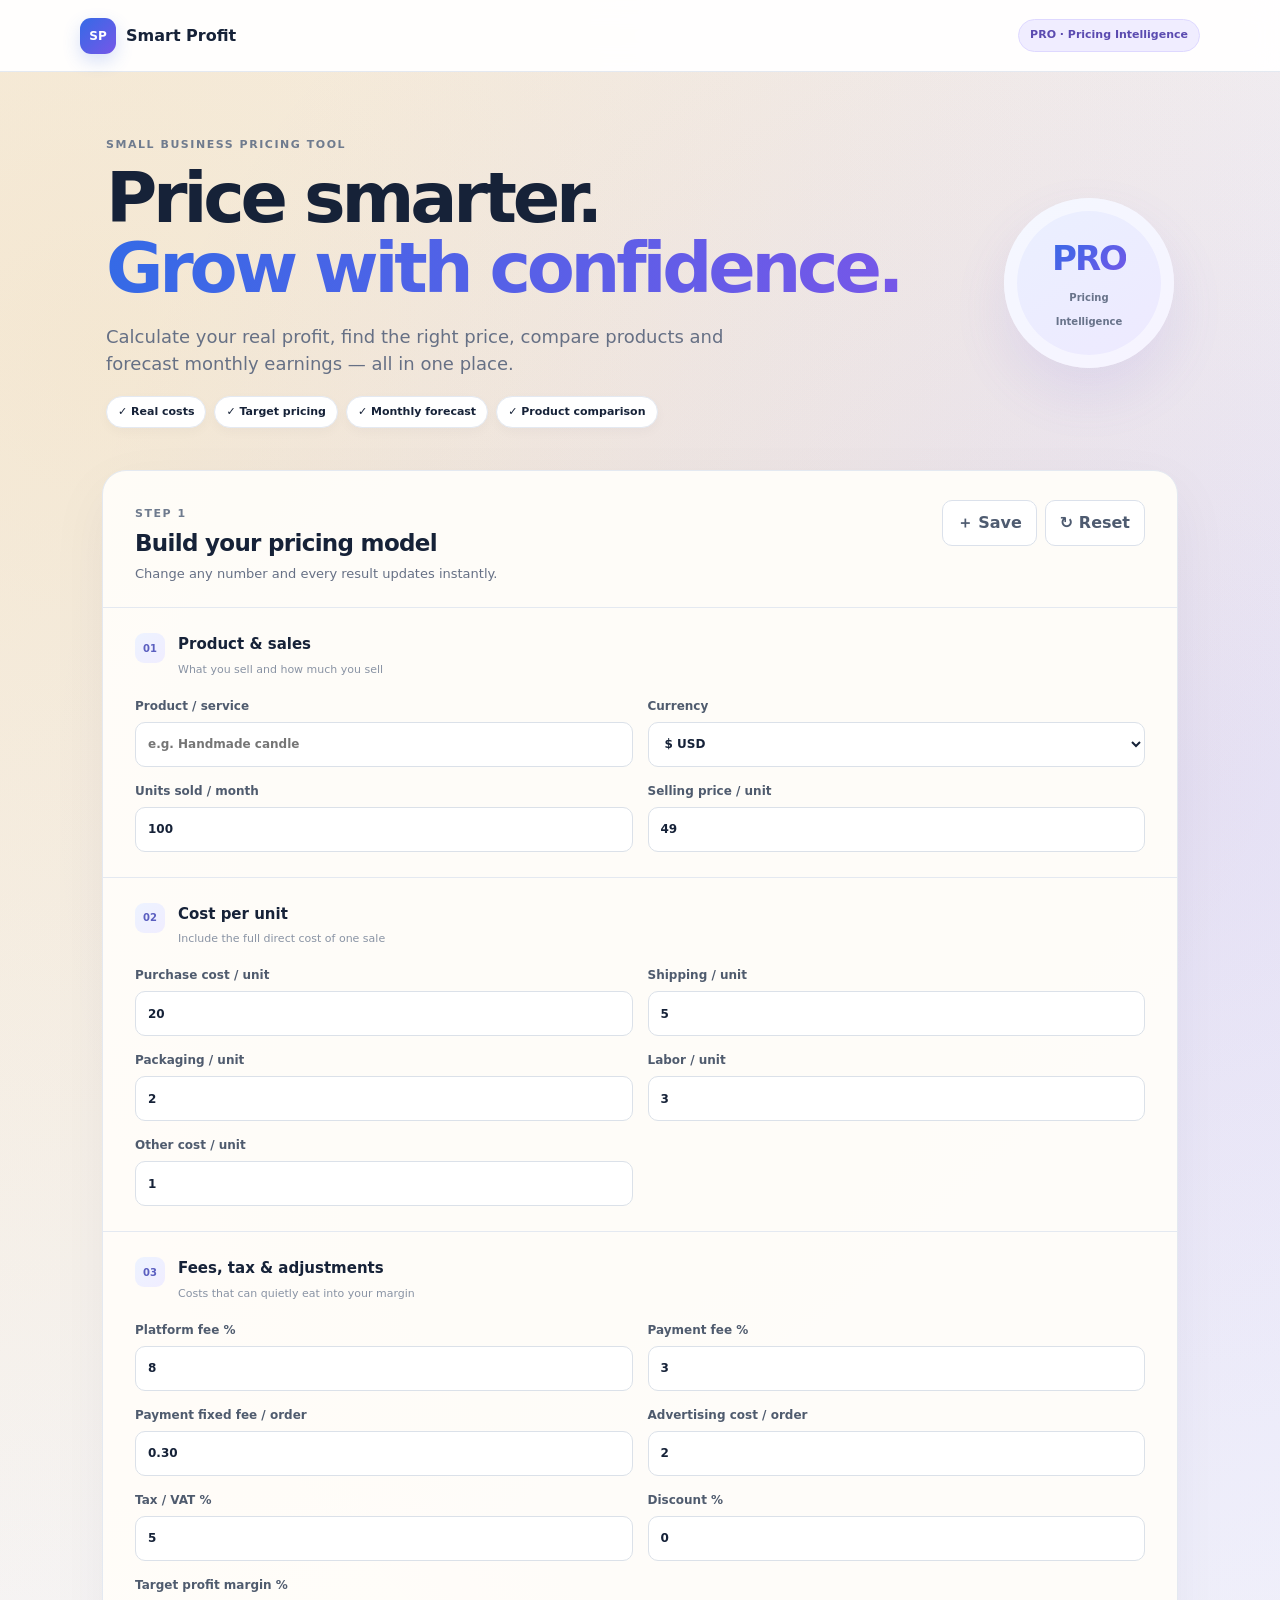
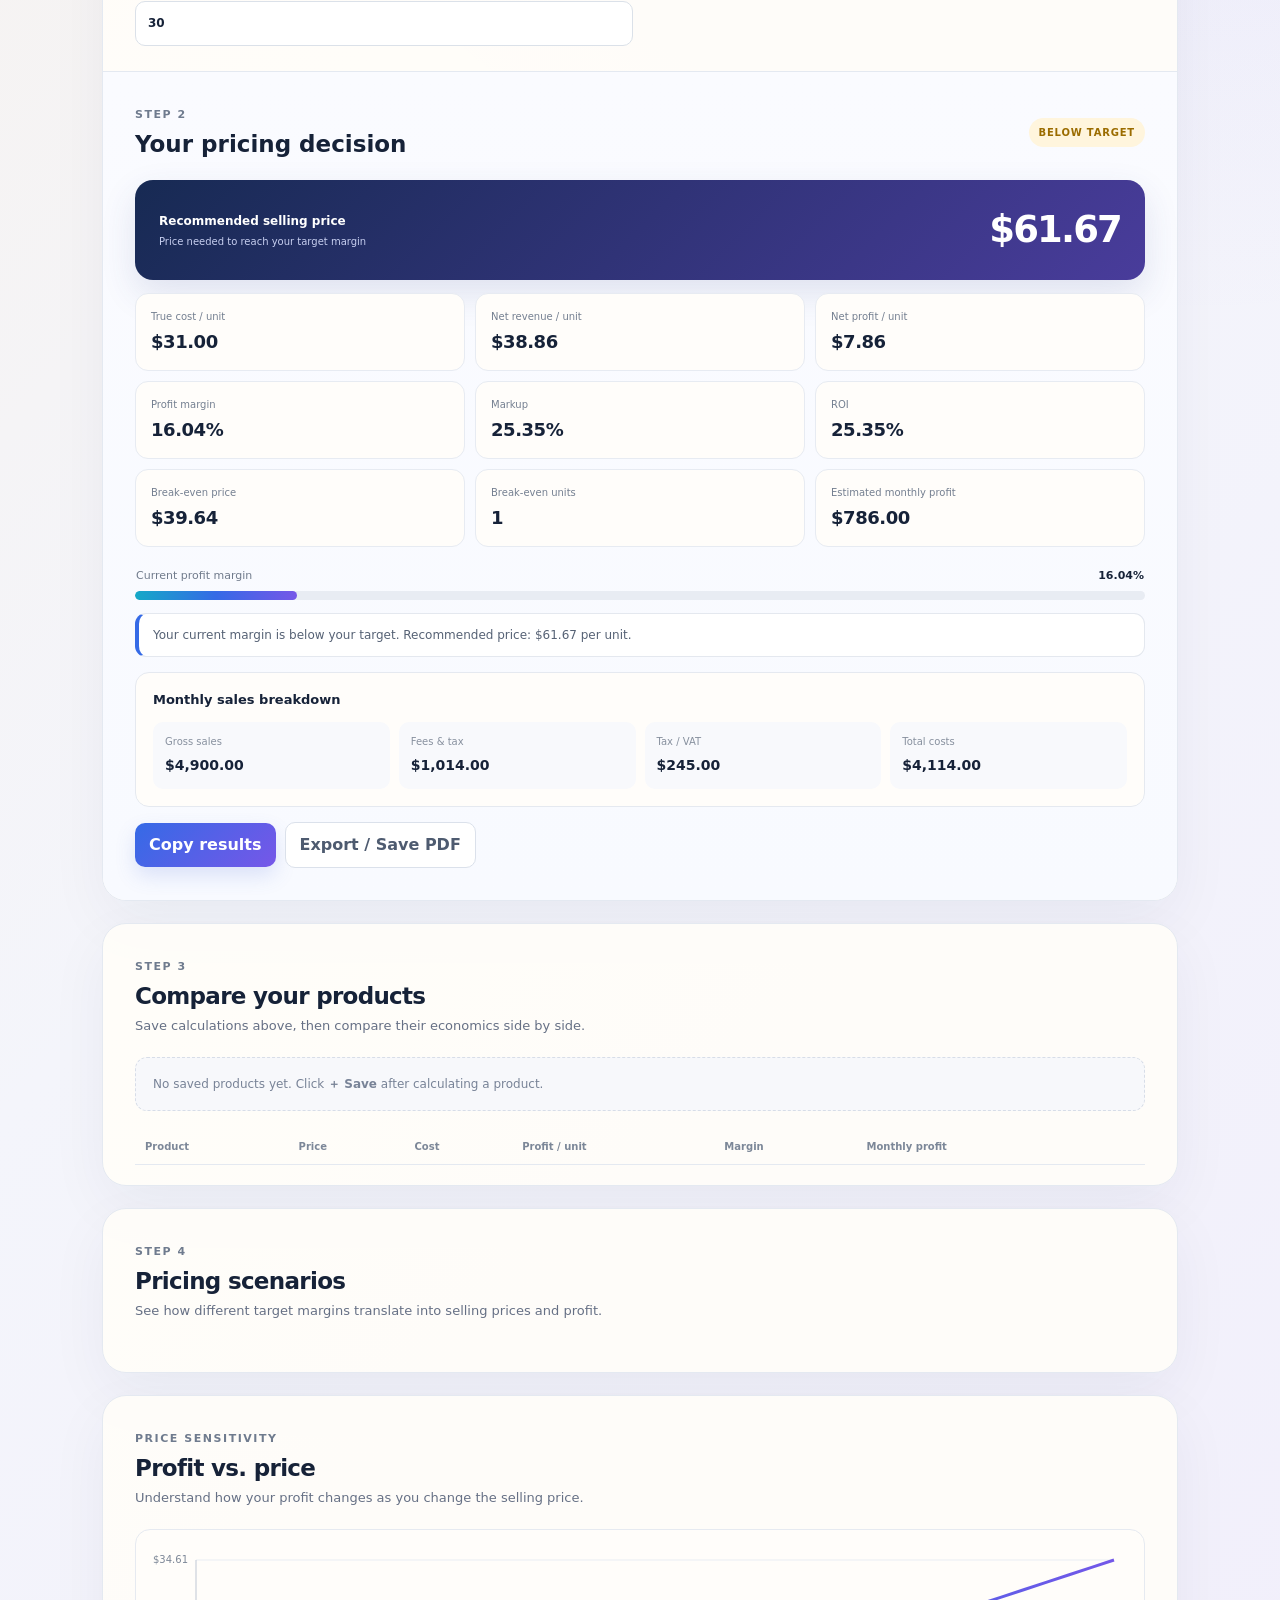
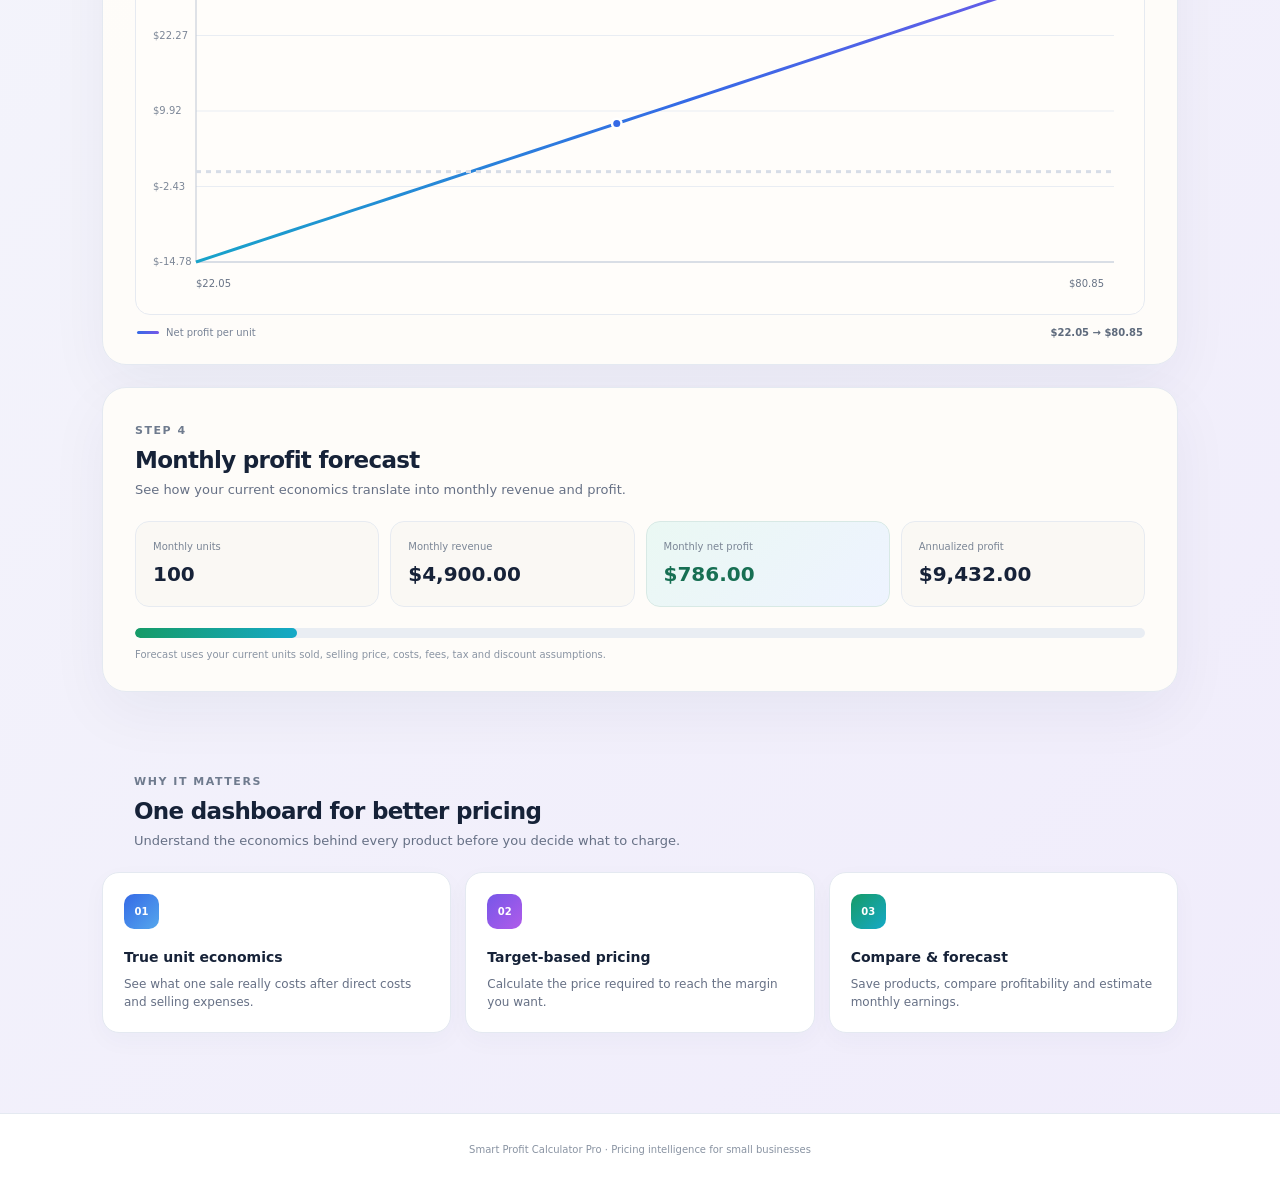
==== commit 5c290fec: "Add files via upload" ====
--- a/index.html
+++ b/index.html
@@ -97,6 +97,17 @@
   <div class="table-wrap"><table id="compareTable"><thead><tr><th>Product</th><th>Price</th><th>Cost</th><th>Profit / unit</th><th>Margin</th><th>Monthly profit</th><th></th></tr></thead><tbody></tbody></table></div>
 </section>
 
+
+<section class="card scenarios">
+  <div class="section-head compact"><div><span class="section-kicker">STEP 4</span><h2>Pricing scenarios</h2><p>See how different target margins translate into selling prices and profit.</p></div></div>
+  <div class="scenario-grid" id="scenarioGrid"></div>
+</section>
+
+<section class="card chart-card">
+  <div class="section-head compact"><div><span class="section-kicker">PRICE SENSITIVITY</span><h2>Profit vs. price</h2><p>Understand how your profit changes as you change the selling price.</p></div></div>
+  <div class="chart-wrap"><canvas id="profitChart" width="1000" height="360"></canvas></div>
+  <div class="chart-legend"><span><i></i> Net profit per unit</span><b id="chartRange"></b></div>
+</section>
 <section class="card forecast">
   <div class="section-head compact"><div><span class="section-kicker">STEP 4</span><h2>Monthly profit forecast</h2><p>See how your current economics translate into monthly revenue and profit.</p></div></div>
   <div class="forecast-grid">
--- a/style.css
+++ b/style.css
@@ -11,3 +11,7 @@
 @media print{.topbar,.hero-orb,.head-actions,.actions,.how,.tool-card,.forecast,.group,.hero-pills,footer{display:none!important}.container{padding:0}.card{box-shadow:none;border:0}.results-wrap{background:#fff}.hero{padding:0 0 20px}.results-wrap{border:0}}
 
 body:before{content:"";position:fixed;inset:0;pointer-events:none;opacity:.28;background-image:radial-gradient(rgba(22,34,56,.07) .7px,transparent .7px);background-size:18px 18px;mask-image:linear-gradient(to bottom,black,transparent 72%)}
+
+.scenario-grid{display:grid;grid-template-columns:repeat(5,1fr);gap:11px;padding:0 32px 30px}.scenario{border:1px solid #e3e8f0;border-radius:15px;padding:17px;background:#fffdfa;position:relative;overflow:hidden}.scenario:before{content:"";position:absolute;left:0;top:0;right:0;height:4px;background:linear-gradient(90deg,var(--blue),var(--violet))}.scenario.current:before{background:linear-gradient(90deg,var(--green),var(--cyan))}.scenario.break:before{background:linear-gradient(90deg,#e0a52f,#f1c86b)}.scenario span{display:block;color:#7a8595;font-size:10px;font-weight:800;text-transform:uppercase;letter-spacing:.05em}.scenario b{display:block;font-size:22px;margin:5px 0 2px;letter-spacing:-.03em}.scenario small{font-size:10px;color:#8993a2}.scenario .profit{margin-top:13px;padding-top:11px;border-top:1px solid #edf0f4}.chart-card{padding-bottom:24px}.chart-wrap{margin:0 32px;background:#fffdfa;border:1px solid #e6eaf1;border-radius:15px;padding:12px}.chart-wrap canvas{display:block;width:100%;height:360px}.chart-legend{display:flex;justify-content:space-between;align-items:center;padding:10px 34px 0;color:#788396;font-size:10px}.chart-legend span{display:flex;align-items:center;gap:7px}.chart-legend i{width:22px;height:3px;border-radius:99px;background:linear-gradient(90deg,var(--blue),var(--violet));display:inline-block}.chart-legend b{font-size:10px;color:#5e6a7c}
+@media(max-width:900px){.scenario-grid{grid-template-columns:repeat(3,1fr)}}@media(max-width:560px){.scenario-grid{grid-template-columns:1fr 1fr;padding-left:18px;padding-right:18px}.chart-wrap{margin-left:18px;margin-right:18px}.chart-legend{padding-left:20px;padding-right:20px}.chart-wrap canvas{height:280px}}
+@media print{.scenarios,.chart-card{display:block!important}.chart-wrap{border:0}.chart-wrap canvas{height:300px}}
